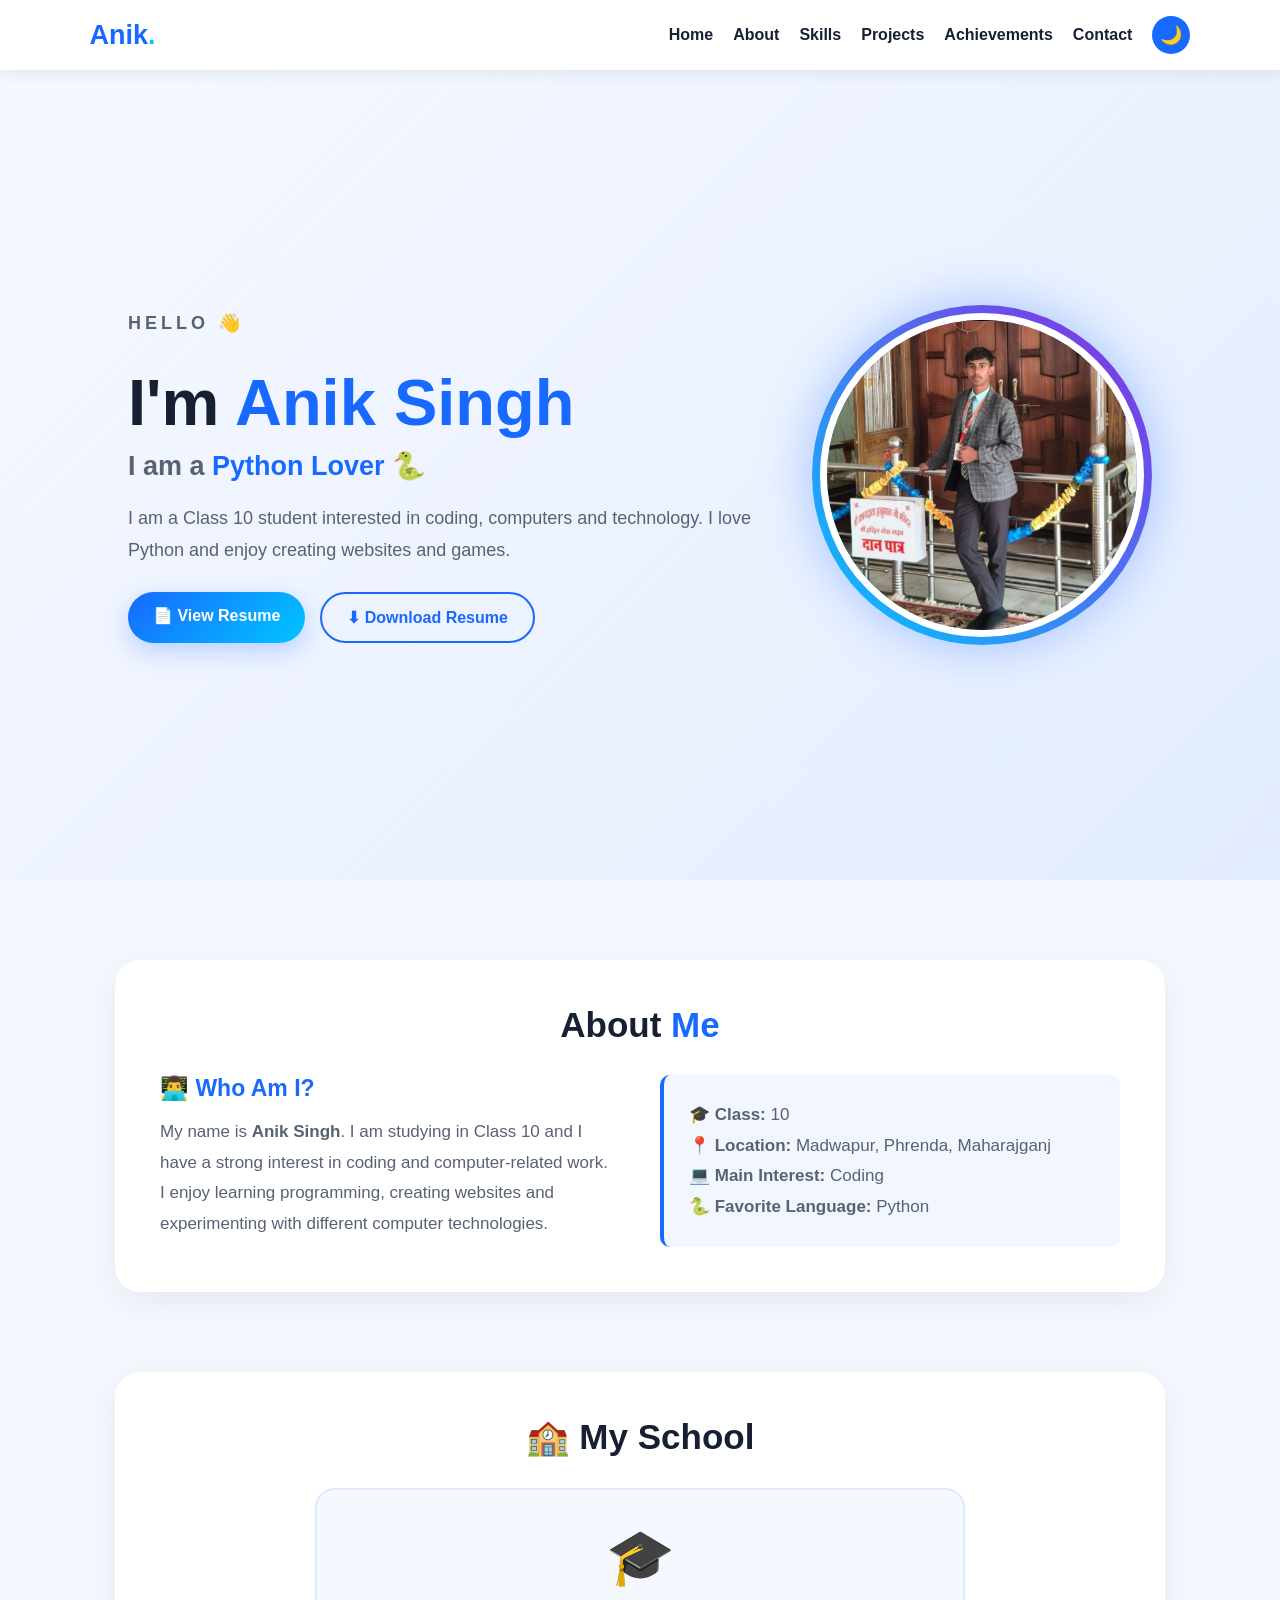
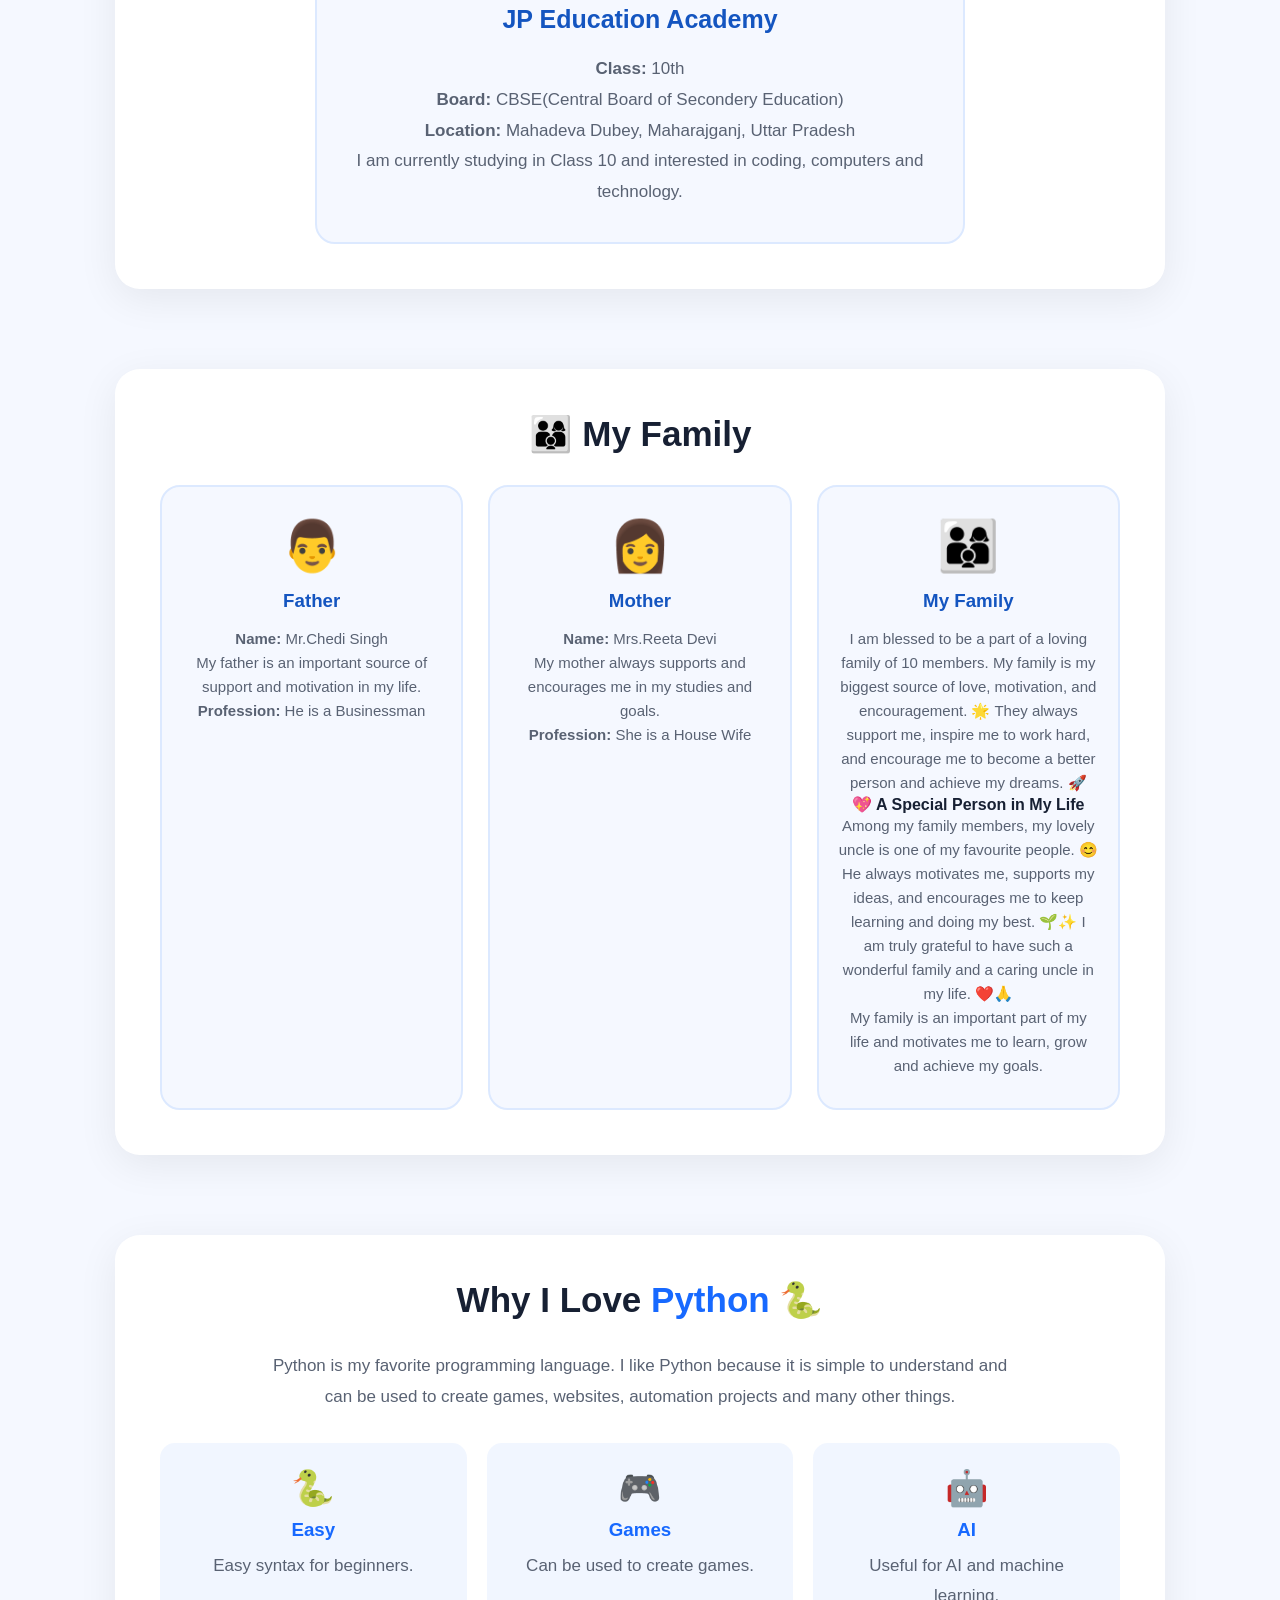
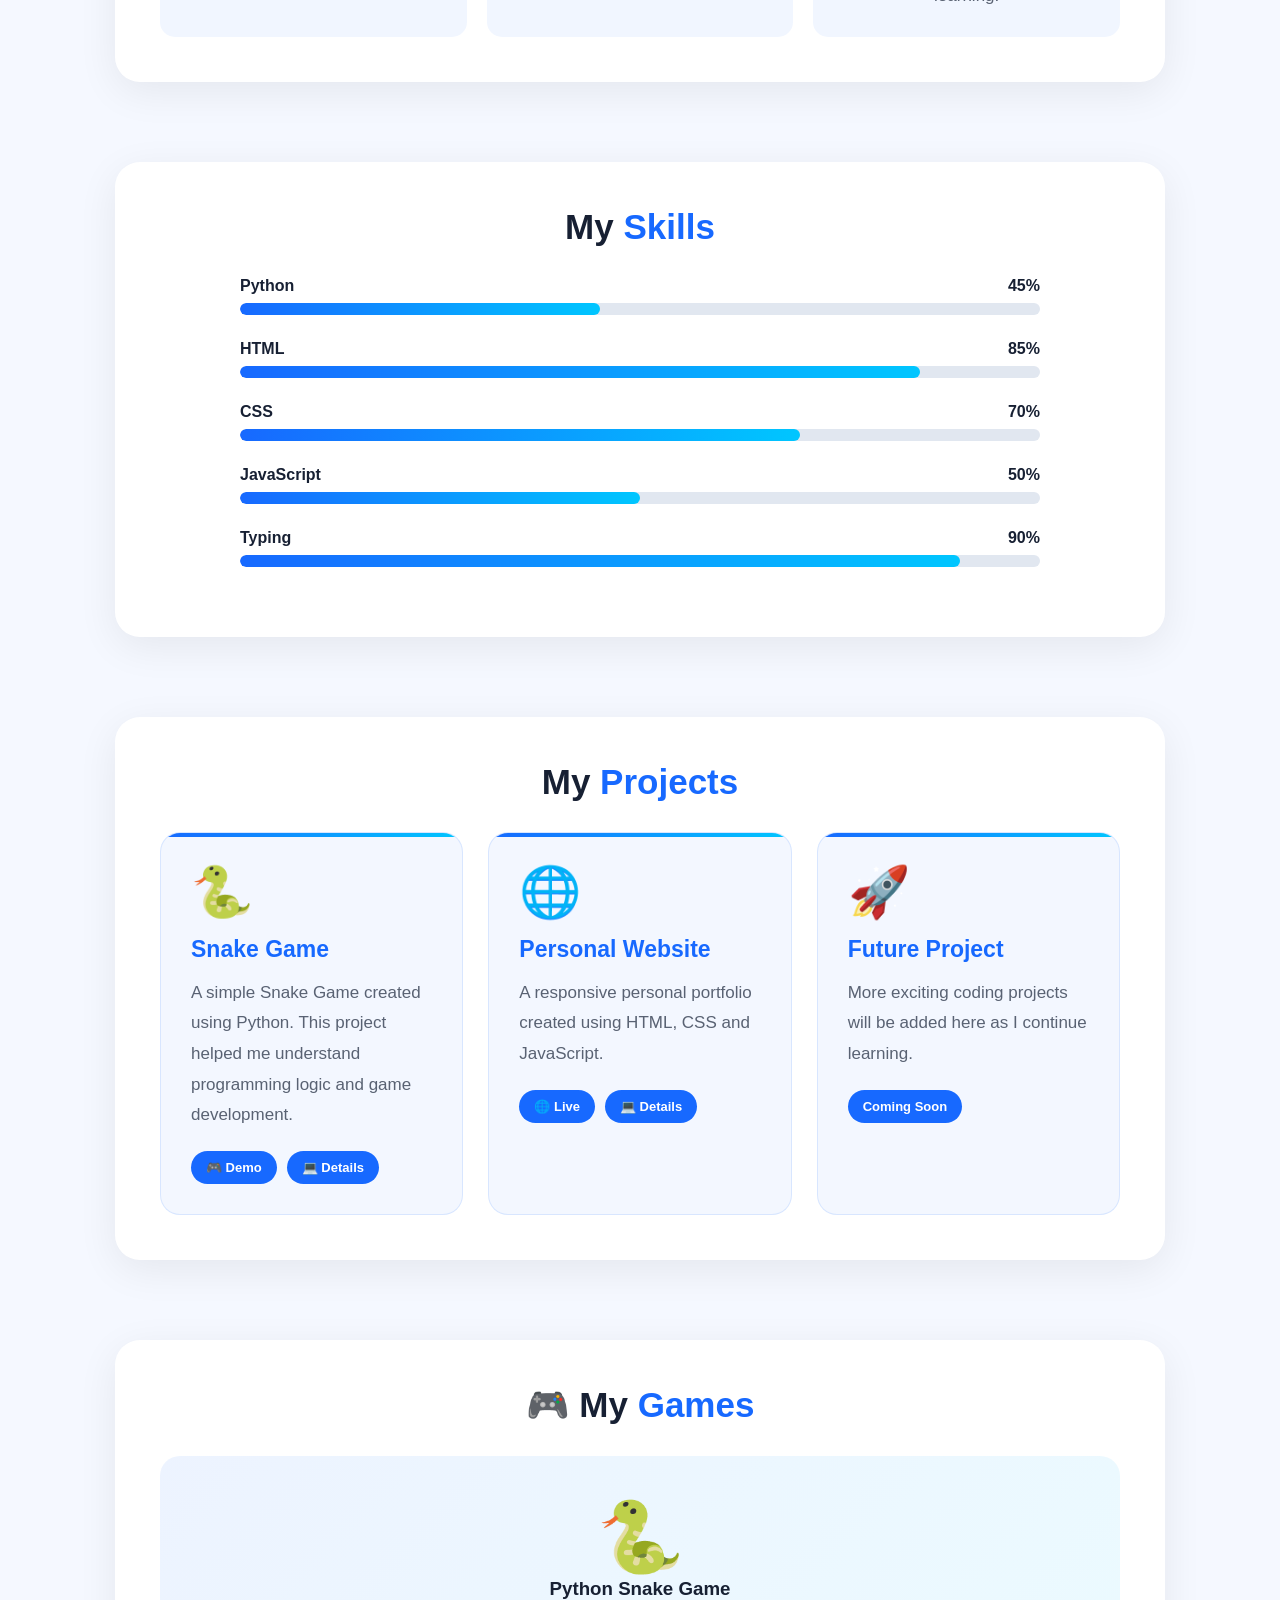
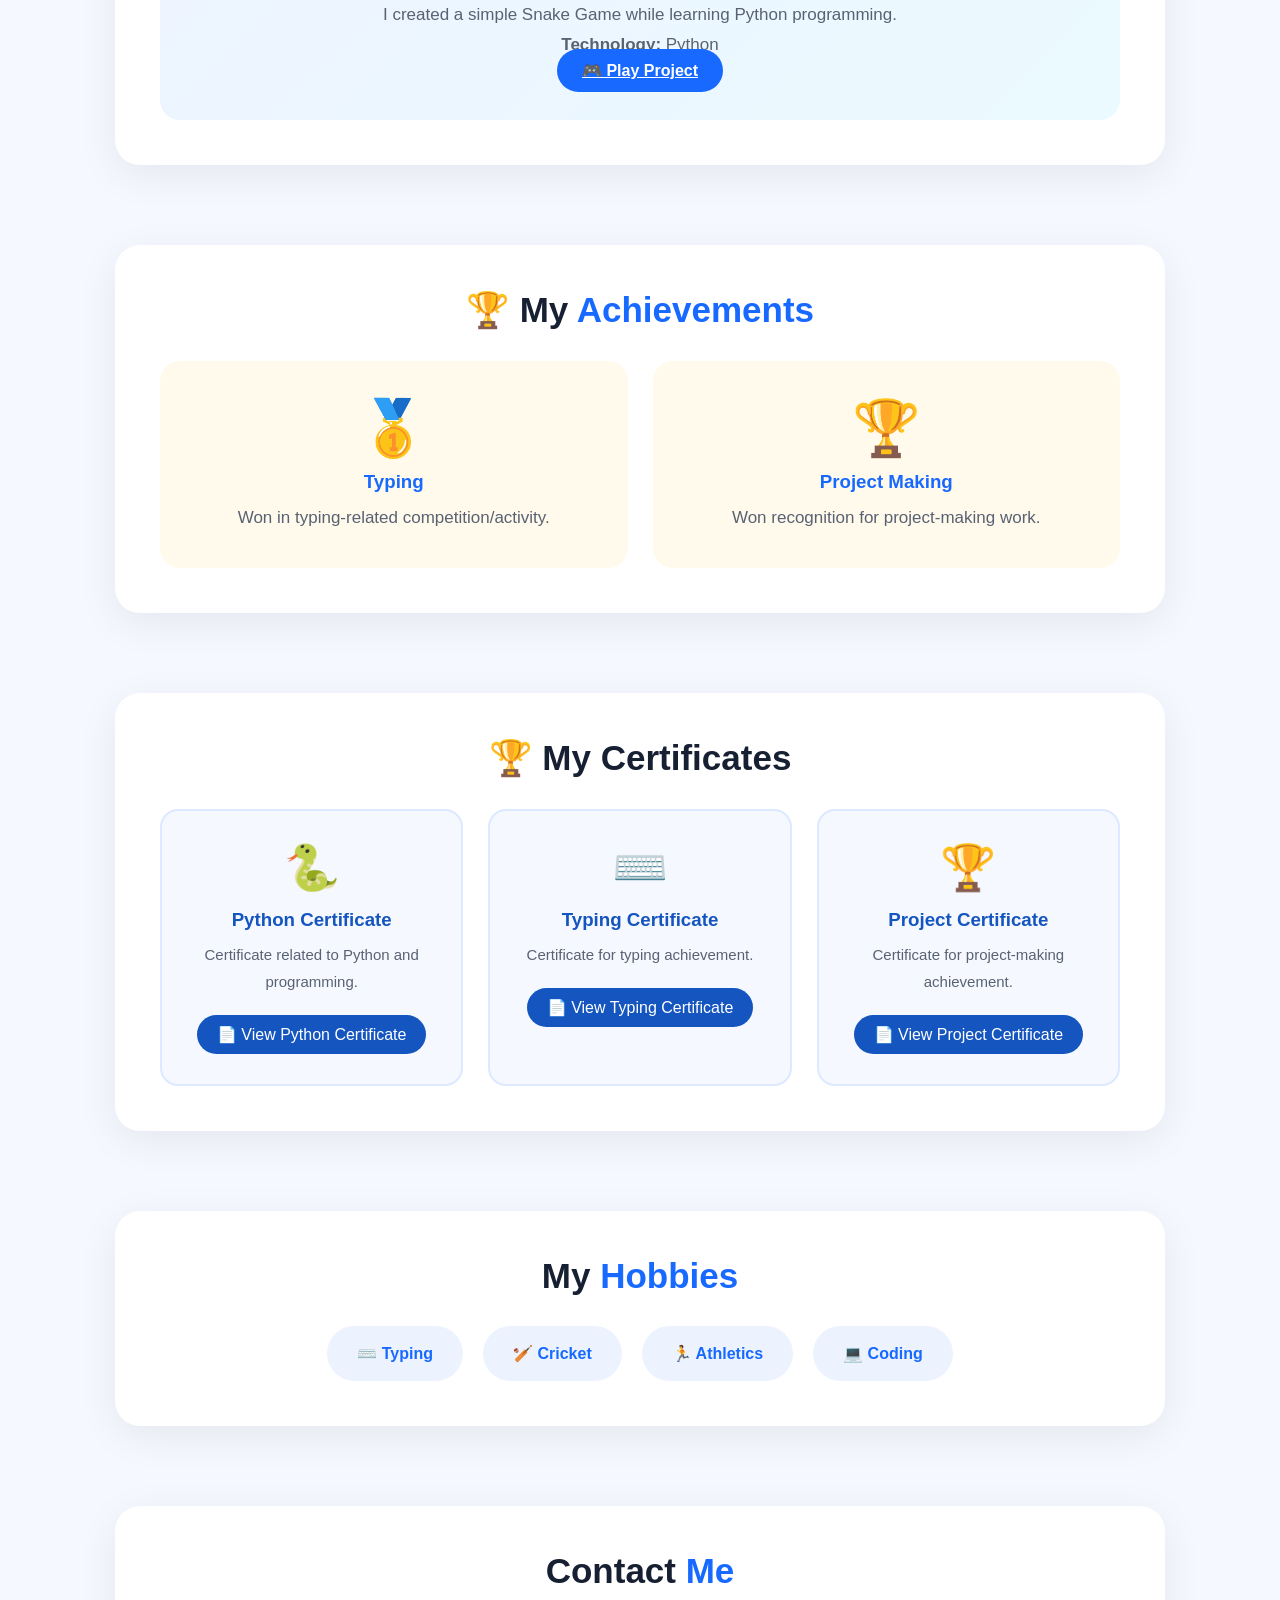
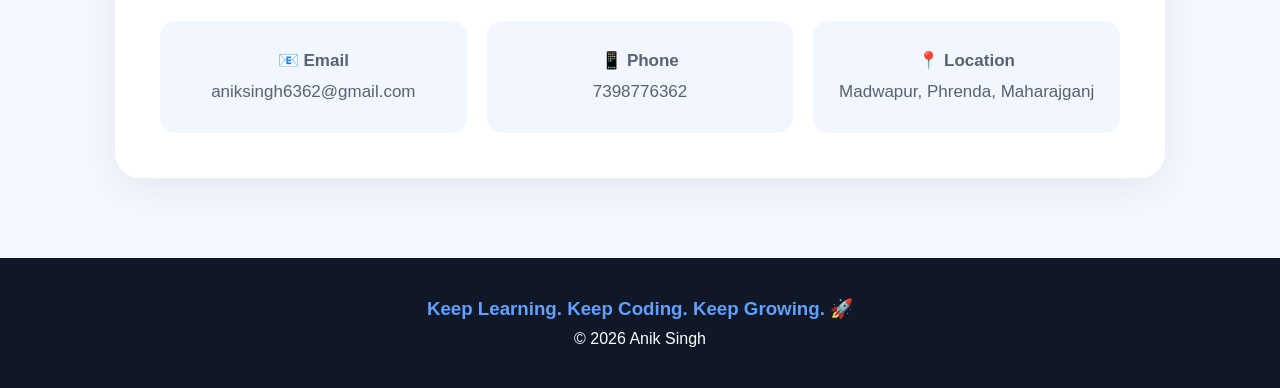
==== index.html @ 889dc303 "Add files via upload" ====
<!DOCTYPE html>
<html lang="en">

<head>
    <meta charset="UTF-8">
    <meta name="viewport" content="width=device-width, initial-scale=1.0">

    <title>Anik Singh | Portfolio</title>

    <link rel="stylesheet" href="style.css">
</head>

<body>

    <!-- Animated Background -->
    <div class="particles">
        <span></span>
        <span></span>
        <span></span>
        <span></span>
        <span></span>
        <span></span>
        <span></span>
        <span></span>
    </div>


    <!-- Navigation -->
    <nav>

        <div class="logo">
            Anik<span>.</span>
        </div>

        <div class="nav-links">

            <a href="#home">Home</a>
            <a href="#about">About</a>
            <a href="#skills">Skills</a>
            <a href="#projects">Projects</a>
            <a href="#achievements">Achievements</a>
            <a href="#contact">Contact</a>

            <button id="darkMode">
                🌙
            </button>

        </div>

    </nav>


    <!-- HERO -->
    <section id="home" class="hero">

        <div class="hero-text">

            <p class="hello">HELLO 👋</p>

            <h1>
                I'm <span>Anik Singh</span>
            </h1>

            <h2>
                I am a <span id="typing"></span>
            </h2>

            <p>
                I am a Class 10 student interested in coding,
                computers and technology. I love Python and
                enjoy creating websites and games.
            </p>


            <div class="hero-buttons">

                <a href="Resume.pdf"
                   target="_blank"
                   class="btn">
                    📄 View Resume
                </a>

                <a href="resume.pdf"
                   download
                   class="btn second">
                    ⬇ Download Resume
                </a>

            </div>

        </div>


        <!-- PHOTO -->

        <div class="photo-container">

            <div class="photo-glow">

                <img src="WhatsApp Image 2026-08-15 at 7.48.05 PM.jpeg"
                     alt="Anik Singh">

            </div>

        </div>

    </section>



    <!-- ABOUT -->

    <section id="about" class="section reveal">

        <h2>About <span>Me</span></h2>

        <div class="about-box">

            <div>

                <h3>👨‍💻 Who Am I?</h3>

                <p>
                    My name is <b>Anik Singh</b>.
                    I am studying in Class 10 and I have
                    a strong interest in coding and
                    computer-related work.
                </p>

                <p>
                    I enjoy learning programming,
                    creating websites and experimenting
                    with different computer technologies.
                </p>

            </div>


            <div class="about-info">

                <p><b>🎓 Class:</b> 10</p>

                <p><b>📍 Location:</b>
                    Madwapur, Phrenda, Maharajganj
                </p>

                <p><b>💻 Main Interest:</b>
                    Coding
                </p>

                <p><b>🐍 Favorite Language:</b>
                    Python
                </p>

            </div>

        </div>

    </section>

    <!-- School Details -->

<section id="school" class="section">

    <h2>🏫 My School</h2>

    <div class="school-card">

        <div class="school-icon">🎓</div>

        <h3>JP Education Academy</h3>

        <p>
            <strong>Class:</strong> 10th
        </p>

        <p>
            <strong>Board:</strong> CBSE(Central Board of Secondery Education)
        </p>

        <p>
            <strong>Location:</strong> Mahadeva Dubey, Maharajganj, Uttar Pradesh
        </p>

        <p>
            I am currently studying in Class 10 and
            interested in coding, computers and technology.
        </p>

    </div>

</section>

    <!-- Family Details -->

<section id="family" class="section">

    <h2>👨‍👩‍👦 My Family</h2>

    <div class="family-container">

        <div class="family-card">

            <div class="family-icon">👨</div>

            <h3>Father</h3>

            <p>
                <strong>Name:</strong> Mr.Chedi Singh
            </p>

            <p>
                My father is an important source
                of support and motivation in my life.
            </p>


            <P> 
                <strong>Profession:</strong> He is a Businessman 
            </P>

        </div>


        <div class="family-card">

            <div class="family-icon">👩</div>

            <h3>Mother</h3>

            <p>
                <strong>Name:</strong> Mrs.Reeta Devi
            </p>

            <p>
                My mother always supports and
                encourages me in my studies and goals.
            </p>
            

            <p>
                <strong>Profession:</strong> She is a House Wife
            </p>

        </div>


        <div class="family-card">

            <div class="family-icon">👨‍👩‍👦</div>

            <h3>My Family</h3>

            <P>
                I am blessed to be a part of a loving family of 10 members.
                My family is my biggest source of love, motivation, and encouragement.
                🌟 They always support me, inspire me to work hard, and 
                encourage me to become a better person and achieve my dreams. 🚀</P>

<strong>💖 A Special Person in My Life</strong>
               
            <p> Among my family members,
                my lovely uncle is one of my favourite people.
                😊 He always motivates me, supports my ideas, 
                and encourages me to keep learning and doing my best. 
                🌱✨ I am truly grateful to have such 
                a wonderful family and a caring uncle in my life. ❤️🙏</p>

           
            <p>
                My family is an important part of
                my life and motivates me to learn,
                grow and achieve my goals.
            </p>

        </div>

    </div>

</section>



    <!-- WHY PYTHON -->

    <section class="section python-section reveal">

        <h2>Why I Love <span>Python 🐍</span></h2>

        <p class="center-text">

            Python is my favorite programming language.
            I like Python because it is simple to understand
            and can be used to create games, websites,
            automation projects and many other things.

        </p>

        <div class="python-cards">

            <div class="mini-card">
                🐍
                <h3>Easy</h3>
                <p>Easy syntax for beginners.</p>
            </div>

            <div class="mini-card">
                🎮
                <h3>Games</h3>
                <p>Can be used to create games.</p>
            </div>

            <div class="mini-card">
                🤖
                <h3>AI</h3>
                <p>Useful for AI and machine learning.</p>
            </div>

        </div>

    </section>



    <!-- SKILLS -->

    <section id="skills" class="section reveal">

        <h2>My <span>Skills</span></h2>


        <div class="skill-box">

            <div class="skill">

                <div class="skill-name">
                    <span>Python</span>
                    <span>45%</span>
                </div>

                <div class="progress">
                    <div class="progress-bar python"></div>
                </div>

            </div>


            <div class="skill">

                <div class="skill-name">
                    <span>HTML</span>
                    <span>85%</span>
                </div>

                <div class="progress">
                    <div class="progress-bar html"></div>
                </div>

            </div>


            <div class="skill">

                <div class="skill-name">
                    <span>CSS</span>
                    <span>70%</span>
                </div>

                <div class="progress">
                    <div class="progress-bar css"></div>
                </div>

            </div>


            <div class="skill">

                <div class="skill-name">
                    <span>JavaScript</span>
                    <span>50%</span>
                </div>

                <div class="progress">
                    <div class="progress-bar javascript"></div>
                </div>

            </div>


            <div class="skill">

                <div class="skill-name">
                    <span>Typing</span>
                    <span>90%</span>
                </div>

                <div class="progress">
                    <div class="progress-bar typing"></div>
                </div>

            </div>

        </div>

    </section>



    <!-- PROJECTS -->

    <section id="projects" class="section reveal">

        <h2>My <span>Projects</span></h2>


        <div class="project-container">


            <!-- Snake -->

            <div class="project-card">

                <div class="project-icon">
                    🐍
                </div>

                <h3>Snake Game</h3>

                <p>
                    A simple Snake Game created using
                    Python. This project helped me understand
                    programming logic and game development.
                </p>

                <div class="project-buttons">

                    <a href="#games"
                       class="small-btn">
                        🎮 Demo
                    </a>

                    <a href="#contact"
                       class="small-btn">
                        💻 Details
                    </a>

                </div>

            </div>


            <!-- Website -->

            <div class="project-card">

                <div class="project-icon">
                    🌐
                </div>

                <h3>Personal Website</h3>

                <p>
                    A responsive personal portfolio created
                    using HTML, CSS and JavaScript.
                </p>

                <div class="project-buttons">

                    <a href="#home"
                       class="small-btn">
                        🌐 Live
                    </a>

                    <a href="#contact"
                       class="small-btn">
                        💻 Details
                    </a>

                </div>

            </div>


            <!-- Future Project -->

            <div class="project-card">

                <div class="project-icon">
                    🚀
                </div>

                <h3>Future Project</h3>

                <p>
                    More exciting coding projects will be
                    added here as I continue learning.
                </p>

                <div class="project-buttons">

                    <a href="#contact"
                       class="small-btn">
                        Coming Soon
                    </a>

                </div>

            </div>

        </div>

    </section>



    <!-- GAMES -->

    <section id="games" class="section reveal">

        <h2>🎮 My <span>Games</span></h2>

        <div class="game-box">

            <div class="game-icon">
                🐍
            </div>

            <h3>Python Snake Game</h3>

            <p>
                I created a simple Snake Game while learning
                Python programming.
            </p>

            <p>
                <b>Technology:</b> Python
            </p>

            <a href="snake.html" class="game-button">
                🎮 Play Project
            </a>
        

        </div>

    </section>



    <!-- ACHIEVEMENTS -->

    <section id="achievements"
             class="section reveal">

        <h2>🏆 My <span>Achievements</span></h2>


        <div class="achievement-container">

            <div class="achievement-card">

                <div>
                    🥇
                </div>

                <h3>Typing</h3>

                <p>
                    Won in typing-related competition/activity.
                </p>

            </div>


            <div class="achievement-card">

                <div>
                    🏆
                </div>

                <h3>Project Making</h3>

                <p>
                    Won recognition for project-making work.
                </p>

            </div>

        </div>

    </section>



    <!-- Certificates -->

<section id="certificates" class="section">

    <h2>🏆 My Certificates</h2>

    <div class="certificate-container">

        <div class="certificate-card">
            <div class="certificate-icon">🐍</div>

            <h3>Python Certificate</h3>

            <p>
                Certificate related to Python and programming.
            </p>

            <a href="./Python_Certificate.pdf"
   target="_blank"
   class="certificate-button">
    📄 View Python Certificate
</a>
            
        </div>


        <div class="certificate-card">
            <div class="certificate-icon">⌨️</div>

            <h3>Typing Certificate</h3>

            <p>
                Certificate for typing achievement.
            </p>

            <a href="./Typing certificate.pdf"
   target="_blank"
   class="certificate-button">
    📄 View Typing Certificate
</a>
        </div>


        <div class="certificate-card">
            <div class="certificate-icon">🏆</div>

            <h3>Project Certificate</h3>

            <p>
                Certificate for project-making achievement.
            </p>

           <a href="./A_Project.pdf"
   target="_blank"
   class="certificate-button">
    📄 View Project Certificate
</a>
        </div>

    </div>

</section>



    <!-- HOBBIES -->

    <section class="section reveal">

        <h2>My <span>Hobbies</span></h2>

        <div class="hobbies">

            <div>⌨️ Typing</div>

            <div>🏏 Cricket</div>

            <div>🏃 Athletics</div>

            <div>💻 Coding</div>

        </div>

    </section>



    <!-- CONTACT -->

    <section id="contact"
             class="section contact reveal">

        <h2>Contact <span>Me</span></h2>

        <div class="contact-box">

            <p>
                📧
                <b>Email</b><br>
                aniksingh6362@gmail.com
            </p>

            <p>
                📱
                <b>Phone</b><br>
                7398776362
            </p>

            <p>
                📍
                <b>Location</b><br>
                Madwapur, Phrenda, Maharajganj
            </p>

        </div>

    </section>



    <!-- FOOTER -->

    <footer>

        <h3>
            Keep Learning. Keep Coding. Keep Growing. 🚀
        </h3>

        <p>
            © 2026 Anik Singh
        </p>

    </footer>



    <!-- Back To Top -->

    <button id="topButton">
        ↑
    </button>


    <script src="script.js"></script>

</body>

</html>
---- style.css ----
* {
    margin: 0;
    padding: 0;
    box-sizing: border-box;
    scroll-behavior: smooth;
}

:root {
    --primary: #1769ff;
    --secondary: #00c6ff;
    --bg: #f5f8ff;
    --card: white;
    --text: #172033;
    --muted: #596273;
}

body.dark {
    --bg: #0b1120;
    --card: #111a2e;
    --text: #f5f7ff;
    --muted: #b8c0d0;
}

body {
    font-family: Arial, sans-serif;

    background: var(--bg);

    color: var(--text);

    transition: 0.4s;

    overflow-x: hidden;
}


/* NAVIGATION */

nav {

    height: 70px;

    display: flex;

    align-items: center;

    justify-content: space-between;

    padding: 0 7%;

    background: var(--card);

    position: sticky;

    top: 0;

    z-index: 1000;

    box-shadow:
        0 3px 15px rgba(0,0,0,0.08);
}


.logo {

    font-size: 27px;

    font-weight: bold;

    color: var(--primary);
}


.logo span {
    color: var(--secondary);
}


.nav-links {

    display: flex;

    align-items: center;

    gap: 20px;
}


.nav-links a {

    color: var(--text);

    text-decoration: none;

    font-weight: bold;

    transition: 0.3s;
}


.nav-links a:hover {

    color: var(--primary);

    transform: translateY(-2px);
}


#darkMode {

    border: none;

    background: var(--primary);

    color: white;

    width: 38px;

    height: 38px;

    border-radius: 50%;

    cursor: pointer;

    font-size: 18px;

    transition: 0.3s;
}


#darkMode:hover {

    transform: rotate(20deg) scale(1.1);
}



/* HERO */

.hero {

    min-height: 90vh;

    display: flex;

    align-items: center;

    justify-content: space-between;

    padding: 70px 10%;

    position: relative;

    overflow: hidden;

    background:
        linear-gradient(
            135deg,
            var(--bg),
            rgba(23,105,255,0.08)
        );
}


.hero-text {

    max-width: 650px;

    animation: slideLeft 1s ease;
}


.hello {

    color: var(--primary);

    font-weight: bold;

    letter-spacing: 4px;

    margin-bottom: 10px;
}


.hero h1 {

    font-size: 65px;

    margin-bottom: 10px;
}


.hero h1 span {

    color: var(--primary);

}


.hero h2 {

    font-size: 27px;

    margin-bottom: 20px;

    color: var(--muted);
}


.hero h2 span {

    color: var(--primary);
}


.hero p {

    font-size: 18px;

    line-height: 1.8;

    color: var(--muted);

    margin-bottom: 25px;
}


/* BUTTONS */

.hero-buttons {

    display: flex;

    gap: 15px;

    flex-wrap: wrap;
}


.btn {

    display: inline-block;

    padding: 14px 25px;

    border-radius: 30px;

    text-decoration: none;

    font-weight: bold;

    color: white;

    background:
        linear-gradient(
            135deg,
            var(--primary),
            var(--secondary)
        );

    box-shadow:
        0 8px 25px rgba(23,105,255,0.25);

    transition: 0.3s;
}


.btn:hover {

    transform: translateY(-5px);

    box-shadow:
        0 15px 30px rgba(23,105,255,0.35);
}


.btn.second {

    background: transparent;

    color: var(--primary);

    border: 2px solid var(--primary);

    box-shadow: none;
}



/* PHOTO */

.photo-container {

    animation: float 3s ease-in-out infinite;

    position: relative;
}


.photo-glow {

    width: 340px;

    height: 340px;

    padding: 8px;

    border-radius: 50%;

    background:
        linear-gradient(
            45deg,
            var(--primary),
            var(--secondary),
            #8a2be2,
            var(--primary)
        );

    background-size: 300% 300%;

    animation: gradient 5s ease infinite;

    box-shadow:
        0 0 50px rgba(23,105,255,0.35);
}


.photo-glow img {

    width: 100%;

    height: 100%;

    object-fit: cover;

    border-radius: 50%;

    border: 7px solid white;
}



/* SECTIONS */

.section {

    max-width: 1050px;

    margin: 80px auto;

    padding: 45px;

    background: var(--card);

    border-radius: 25px;

    box-shadow:
        0 10px 40px rgba(0,0,0,0.07);

    position: relative;
}


.section h2 {

    text-align: center;

    font-size: 35px;

    margin-bottom: 30px;
}


.section h2 span {

    color: var(--primary);
}


.section p {

    color: var(--muted);

    font-size: 17px;

    line-height: 1.8;
}


.center-text {

    text-align: center;

    max-width: 750px;

    margin: auto;
}



/* ABOUT */

.about-box {

    display: grid;

    grid-template-columns: 1fr 1fr;

    gap: 40px;
}


.about-box h3 {

    color: var(--primary);

    margin-bottom: 15px;

    font-size: 23px;
}


.about-info {

    padding: 25px;

    border-left: 4px solid var(--primary);

    background:
        rgba(23,105,255,0.06);

    border-radius: 10px;
}

/* School */

.school-card {

    max-width: 650px;

    margin: auto;

    text-align: center;

    padding: 35px;

    background: #f5f8ff;

    border: 2px solid #dce9ff;

    border-radius: 20px;

    transition: 0.4s;

}

.school-card:hover {

    transform: translateY(-8px);

    box-shadow:
        0 15px 30px rgba(0,0,0,0.10);

}

.school-icon {

    font-size: 55px;

    margin-bottom: 15px;

}

.school-card h3 {

    color: #1455c0;

    font-size: 25px;

    margin-bottom: 20px;

}


/* Family */

.family-container {

    display: grid;

    grid-template-columns:
        repeat(3, 1fr);

    gap: 25px;

}


.family-card {

    text-align: center;

    padding: 30px 20px;

    background: #f5f8ff;

    border: 2px solid #dce9ff;

    border-radius: 20px;

    transition: 0.4s;

}


.family-card:hover {

    transform: translateY(-10px);

    box-shadow:
        0 15px 30px rgba(0,0,0,0.12);

}


.family-icon {

    font-size: 50px;

    margin-bottom: 15px;

}


.family-card h3 {

    color: #1455c0;

    margin-bottom: 15px;

}


.family-card p {

    font-size: 15px;

    line-height: 1.6;

}


/* Mobile */

@media (max-width: 768px) {

    .family-container {

        grid-template-columns: 1fr;

    }

}


/* PYTHON */

.python-cards {

    display: grid;

    grid-template-columns:
        repeat(3,1fr);

    gap: 20px;

    margin-top: 30px;
}


.mini-card {

    padding: 25px;

    text-align: center;

    border-radius: 15px;

    background:
        rgba(23,105,255,0.06);

    transition: 0.3s;
}


.mini-card:hover {

    transform: translateY(-8px);

    box-shadow:
        0 12px 25px rgba(0,0,0,0.1);
}


.mini-card:first-letter {

    font-size: 35px;
}


.mini-card h3 {

    margin: 10px;

    color: var(--primary);
}



/* SKILLS */

.skill-box {

    max-width: 800px;

    margin: auto;
}


.skill {

    margin-bottom: 25px;
}


.skill-name {

    display: flex;

    justify-content: space-between;

    margin-bottom: 8px;

    font-weight: bold;
}


.progress {

    height: 12px;

    background: #e1e7f0;

    border-radius: 20px;

    overflow: hidden;
}


.progress-bar {

    height: 100%;

    border-radius: 20px;

    width: 0;

    background:
        linear-gradient(
            90deg,
            var(--primary),
            var(--secondary)
        );

    animation: progressAnimation 2s forwards;
}


.progress-bar.python {
    --width: 45%;
}

.progress-bar.html {
    --width: 85%;
}

.progress-bar.css {
    --width: 70%;
}

.progress-bar.javascript {
    --width: 50%;
}

.progress-bar.typing {
    --width: 90%;
}


@keyframes progressAnimation {

    to {
        width: var(--width);
    }

}



/* PROJECTS */

.project-container {

    display: grid;

    grid-template-columns:
        repeat(3,1fr);

    gap: 25px;
}


.project-card {

    padding: 30px;

    border-radius: 20px;

    background:
        rgba(23,105,255,0.05);

    border: 1px solid
        rgba(23,105,255,0.12);

    transition: 0.4s;

    position: relative;

    overflow: hidden;
}


.project-card::before {

    content: "";

    position: absolute;

    width: 100%;

    height: 4px;

    top: 0;

    left: 0;

    background:
        linear-gradient(
            90deg,
            var(--primary),
            var(--secondary)
        );
}


.project-card:hover {

    transform:
        translateY(-12px)
        scale(1.02);

    box-shadow:
        0 20px 40px rgba(0,0,0,0.12);
}


.project-icon {

    font-size: 50px;

    margin-bottom: 15px;
}


.project-card h3 {

    color: var(--primary);

    margin-bottom: 15px;

    font-size: 23px;
}


.project-buttons {

    display: flex;

    gap: 10px;

    margin-top: 20px;
}


.small-btn {

    text-decoration: none;

    padding: 9px 15px;

    border-radius: 20px;

    background: var(--primary);

    color: white;

    font-size: 13px;

    font-weight: bold;
}



/* GAME */

.game-box {

    text-align: center;

    padding: 40px;

    border-radius: 20px;

    background:
        linear-gradient(
            135deg,
            rgba(23,105,255,.08),
            rgba(0,198,255,.08)
        );
}


.game-icon {

    font-size: 70px;

    animation:
        bounce 1.5s infinite;
}


.game-button {

    margin-top: 20px;

    border: none;

    padding: 13px 25px;

    border-radius: 25px;

    background: var(--primary);

    color: white;

    cursor: pointer;

    font-weight: bold;

    font-size: 16px;
}



/* ACHIEVEMENTS */

.achievement-container {

    display: grid;

    grid-template-columns:
        repeat(2,1fr);

    gap: 25px;
}


.achievement-card {

    text-align: center;

    padding: 35px;

    border-radius: 20px;

    background:
        rgba(255,193,7,.08);

    transition: .3s;
}


.achievement-card:hover {

    transform: translateY(-8px);
}


.achievement-card div {

    font-size: 55px;

    margin-bottom: 10px;
}


.achievement-card h3 {

    color: var(--primary);

    margin-bottom: 10px;
}


/* Certificates */

.certificate-container {

    display: grid;

    grid-template-columns:
        repeat(3, 1fr);

    gap: 25px;
}


.certificate-card {

    text-align: center;

    padding: 30px 20px;

    background: #f5f8ff;

    border: 2px solid #dce9ff;

    border-radius: 18px;

    transition: 0.4s;

}


.certificate-card:hover {

    transform: translateY(-10px);

    box-shadow:
        0 15px 30px rgba(0,0,0,0.12);

}


.certificate-icon {

    font-size: 45px;

    margin-bottom: 15px;
}


.certificate-card h3 {

    color: #1455c0;

    margin-bottom: 10px;
}


.certificate-card p {

    font-size: 15px;

    margin-bottom: 20px;
}


.certificate-button {

    display: inline-block;

    padding: 10px 20px;

    background: #1455c0;

    color: white;

    text-decoration: none;

    border-radius: 20px;

    transition: 0.3s;

}


.certificate-button:hover {

    background: #0d3f91;

    transform: scale(1.05);
}


/* Mobile */

@media (max-width: 768px) {

    .certificate-container {

        grid-template-columns: 1fr;

    }

}



/* HOBBIES */

.hobbies {

    display: flex;

    flex-wrap: wrap;

    justify-content: center;

    gap: 20px;
}


.hobbies div {

    padding: 18px 30px;

    border-radius: 30px;

    background:
        rgba(23,105,255,.08);

    color: var(--primary);

    font-weight: bold;

    transition: .3s;
}


.hobbies div:hover {

    background: var(--primary);

    color: white;

    transform:
        translateY(-5px);
}



/* CONTACT */

.contact-box {

    display: grid;

    grid-template-columns:
        repeat(3,1fr);

    gap: 20px;

    text-align: center;
}


.contact-box p {

    padding: 25px;

    border-radius: 15px;

    background:
        rgba(23,105,255,.06);
}



/* FOOTER */

footer {

    text-align: center;

    padding: 40px;

    background: #101827;

    color: white;
}


footer h3 {

    margin-bottom: 10px;

    color: #61a0ff;
}



/* BACK TO TOP */

#topButton {

    position: fixed;

    right: 25px;

    bottom: 25px;

    width: 50px;

    height: 50px;

    border: none;

    border-radius: 50%;

    background: var(--primary);

    color: white;

    font-size: 25px;

    cursor: pointer;

    display: none;

    z-index: 999;

    box-shadow:
        0 5px 20px rgba(0,0,0,.2);
}



/* PARTICLES */

.particles span {

    position: fixed;

    width: 8px;

    height: 8px;

    background:
        var(--primary);

    border-radius: 50%;

    opacity: .15;

    animation:
        particleMove 15s linear infinite;

    z-index: -1;
}


.particles span:nth-child(1) {
    left: 10%;
    animation-delay: 0s;
}

.particles span:nth-child(2) {
    left: 20%;
    animation-delay: 2s;
}

.particles span:nth-child(3) {
    left: 40%;
    animation-delay: 4s;
}

.particles span:nth-child(4) {
    left: 60%;
    animation-delay: 1s;
}

.particles span:nth-child(5) {
    left: 75%;
    animation-delay: 3s;
}

.particles span:nth-child(6) {
    left: 85%;
    animation-delay: 6s;
}

.particles span:nth-child(7) {
    left: 30%;
    animation-delay: 8s;
}

.particles span:nth-child(8) {
    left: 90%;
    animation-delay: 10s;
}



/* ANIMATIONS */

@keyframes slideLeft {

    from {
        opacity: 0;
        transform:
            translateX(-60px);
    }

    to {
        opacity: 1;
        transform:
            translateX(0);
    }
}


@keyframes float {

    0%,100% {
        transform:
            translateY(0);
    }

    50% {
        transform:
            translateY(-15px);
    }
}


@keyframes gradient {

    0% {
        background-position: 0% 50%;
    }

    50% {
        background-position: 100% 50%;
    }

    100% {
        background-position: 0% 50%;
    }
}


@keyframes bounce {

    0%,100% {
        transform:
            translateY(0);
    }

    50% {
        transform:
            translateY(-15px);
    }
}


@keyframes particleMove {

    from {
        transform:
            translateY(110vh)
            rotate(0deg);
    }

    to {
        transform:
            translateY(-20vh)
            rotate(360deg);
    }
}



/* SCROLL REVEAL */

.reveal {

    opacity: 0;

    transform:
        translateY(50px);

    transition:
        opacity 1s,
        transform 1s;
}


.reveal.active {

    opacity: 1;

    transform:
        translateY(0);
}



/* MOBILE */

@media(max-width: 850px) {

    nav {

        padding: 0 4%;
    }


    .nav-links {

        gap: 8px;
    }


    .nav-links a {

        font-size: 11px;
    }


    .hero {

        flex-direction: column-reverse;

        text-align: center;

        padding:
            60px 5%;
    }


    .hero h1 {

        font-size: 45px;
    }


    .photo-glow {

        width: 260px;

        height: 260px;

        margin-bottom: 40px;
    }


    .about-box {

        grid-template-columns: 1fr;
    }


    .python-cards {

        grid-template-columns: 1fr;
    }


    .project-container {

        grid-template-columns: 1fr;
    }


    .achievement-container {

        grid-template-columns: 1fr;
    }


    .certificate-container {

        grid-template-columns: 1fr;
    }


    .contact-box {

        grid-template-columns: 1fr;
    }


    .section {

        margin:
            35px 15px;

        padding: 25px;
    }

}
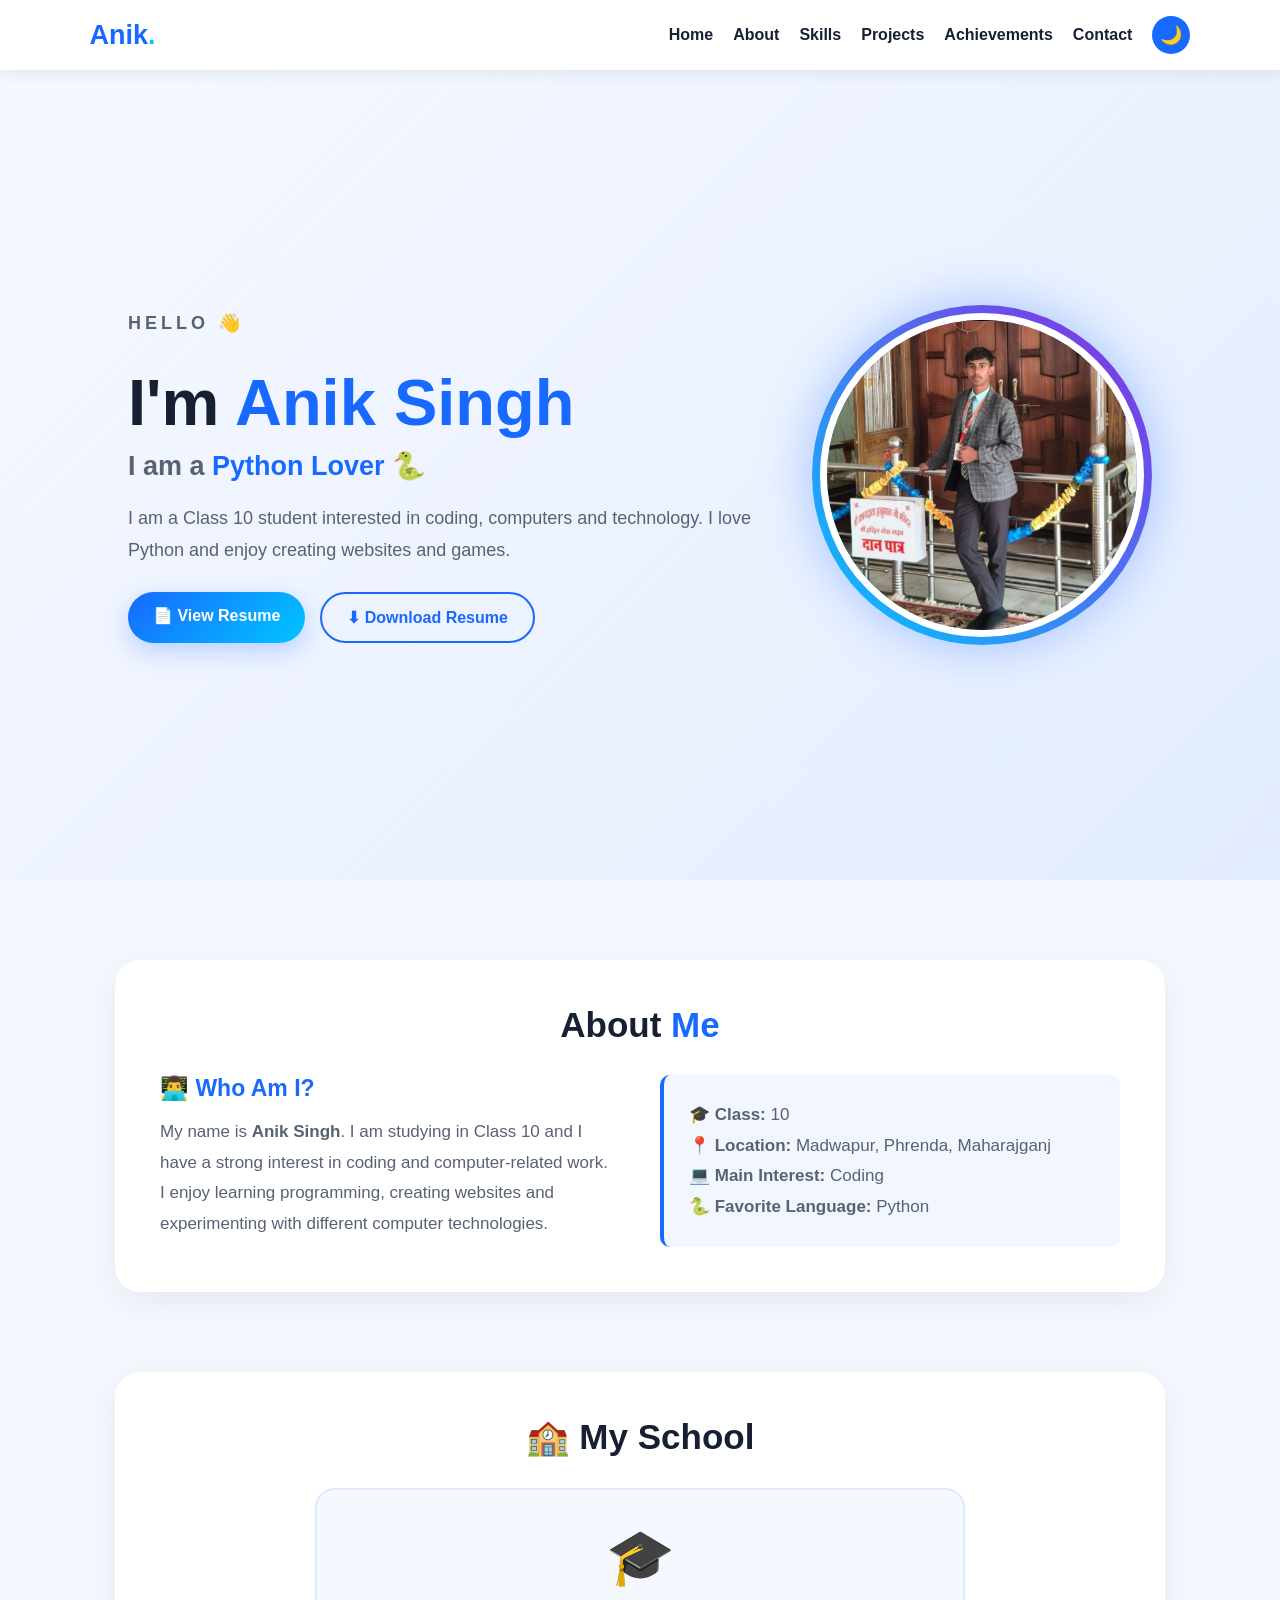
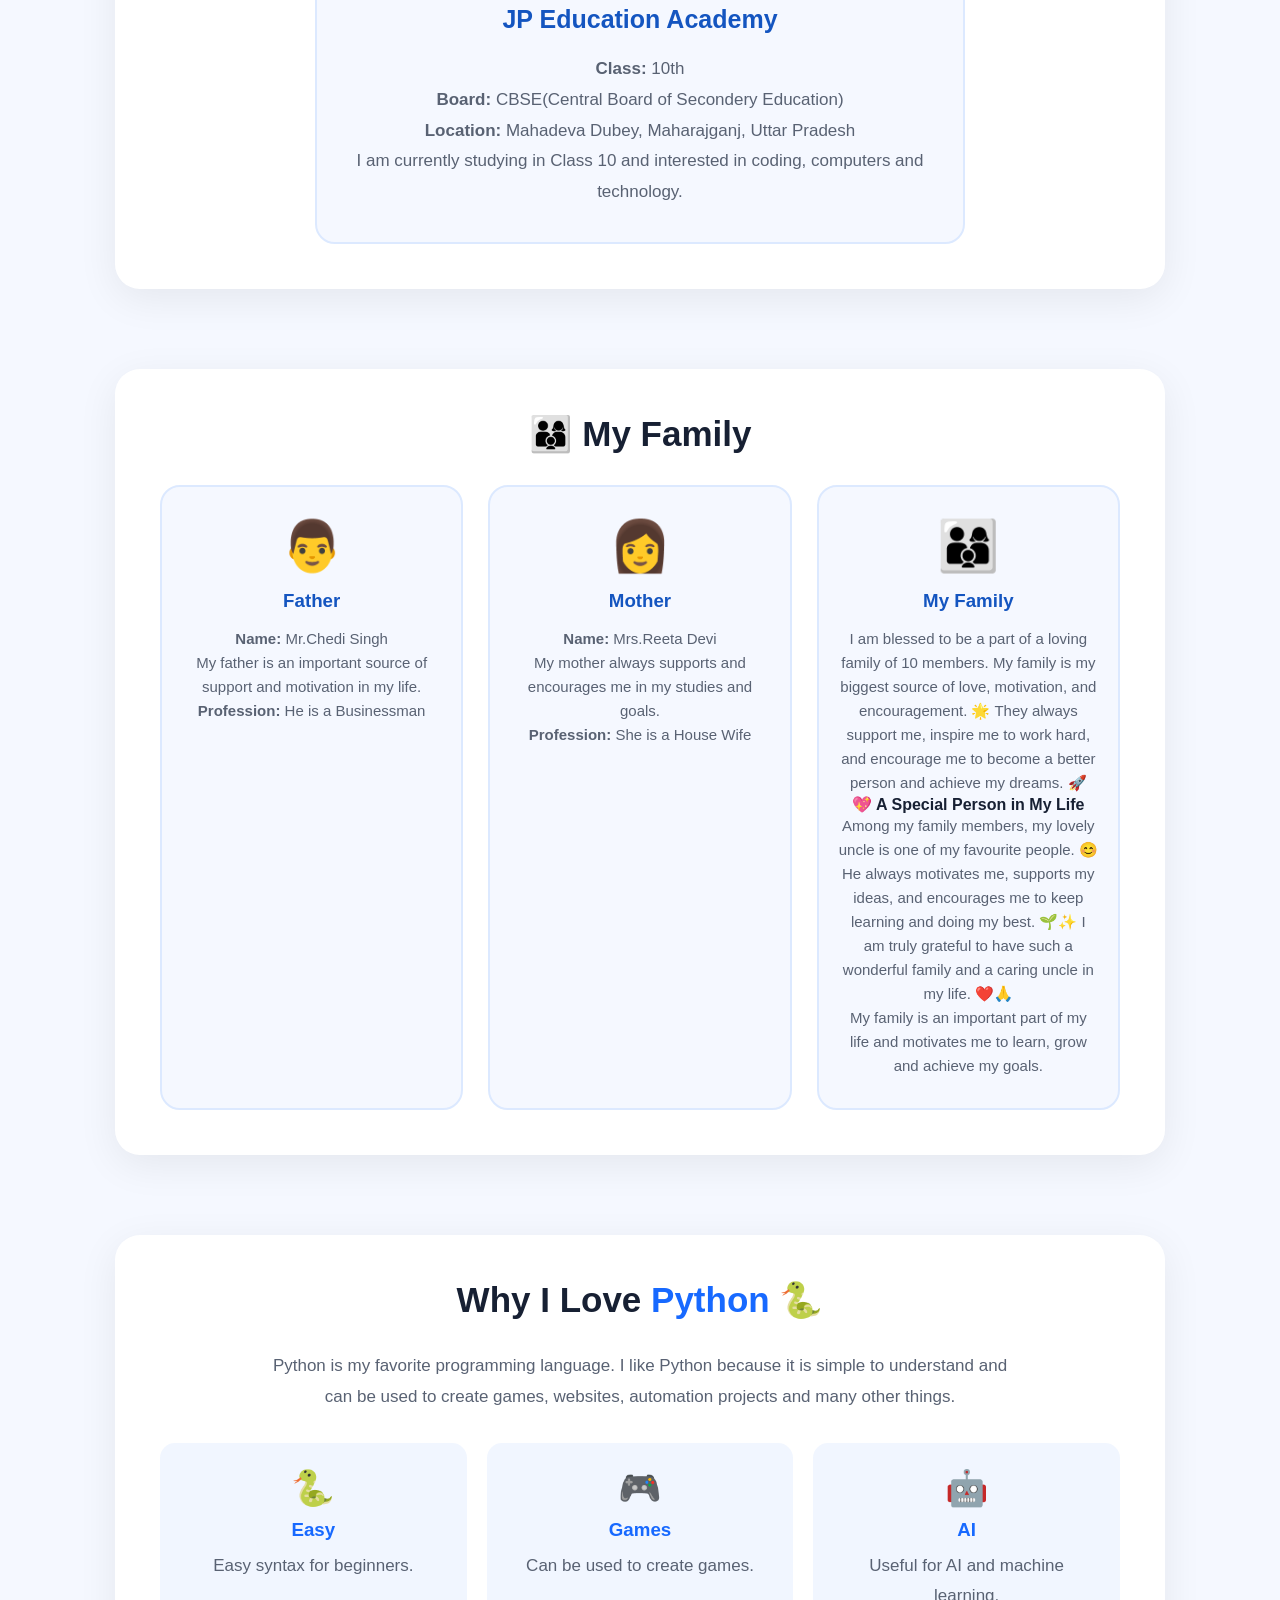
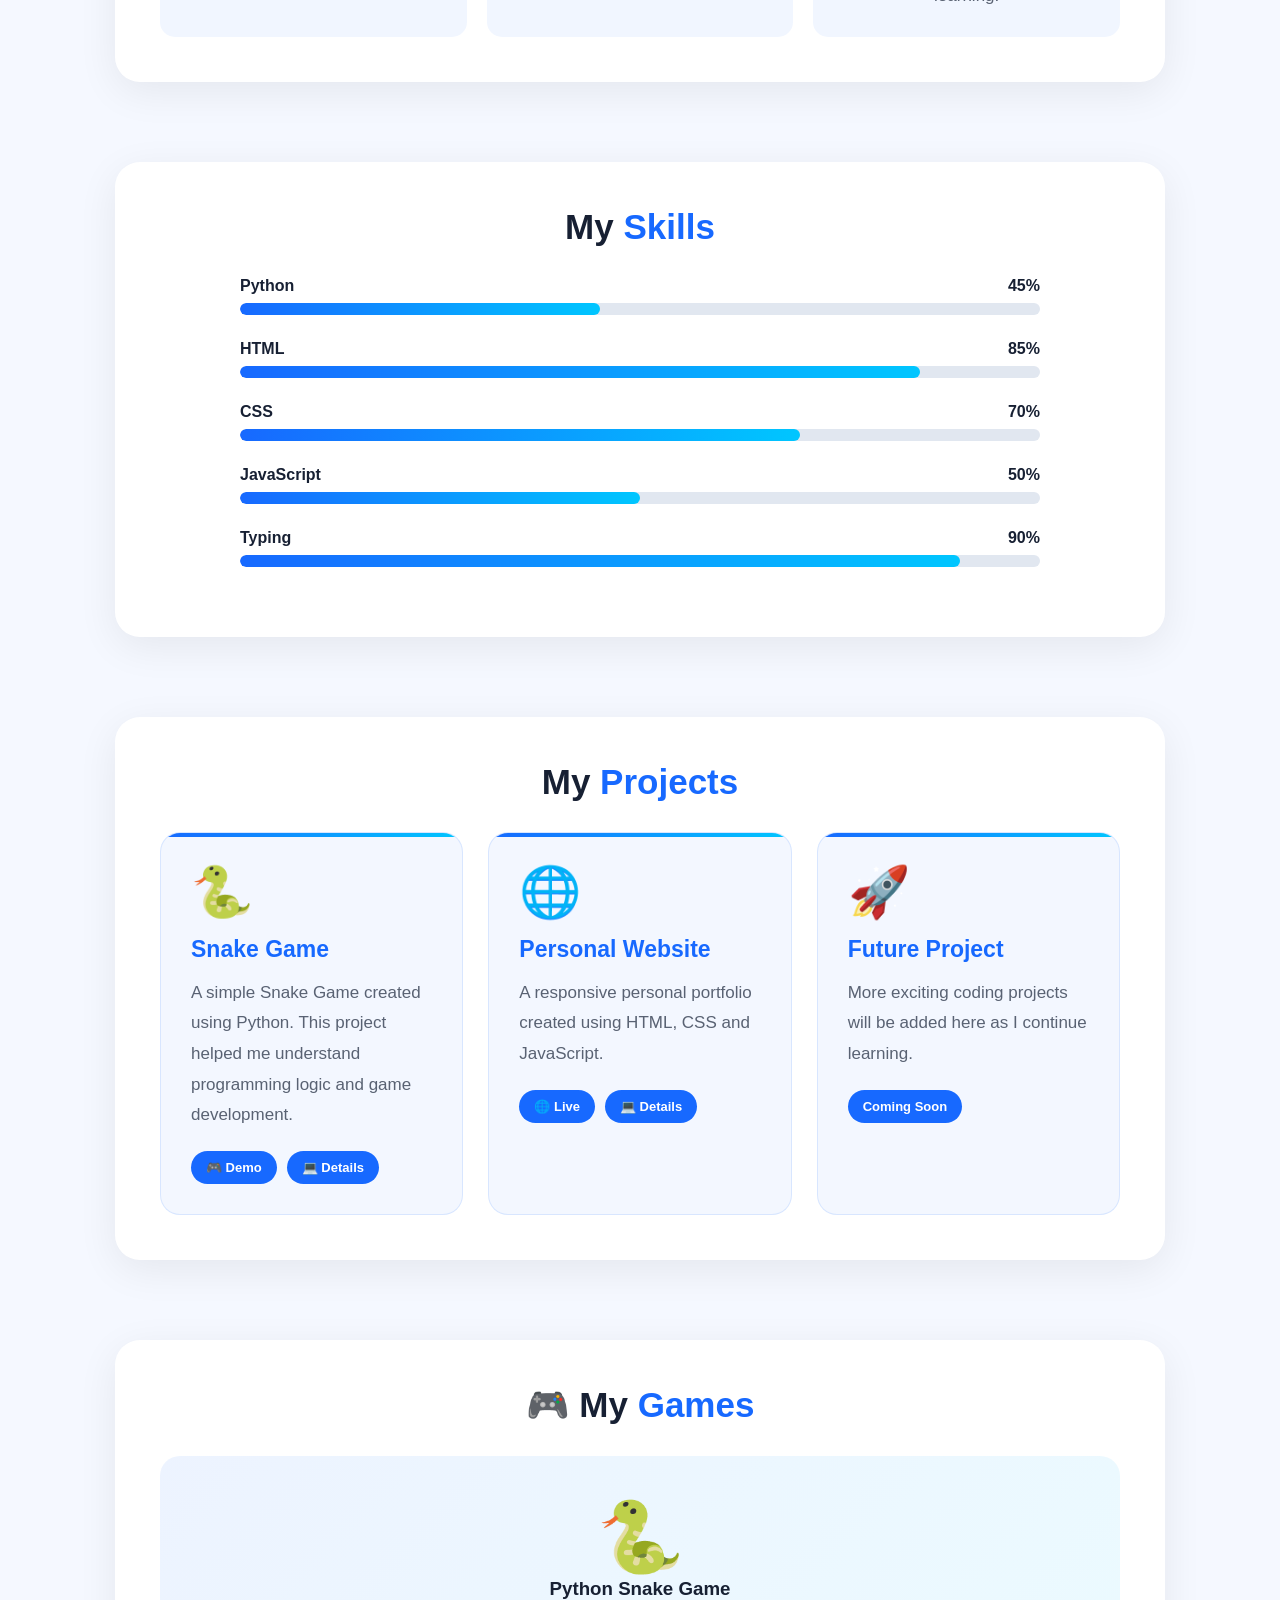
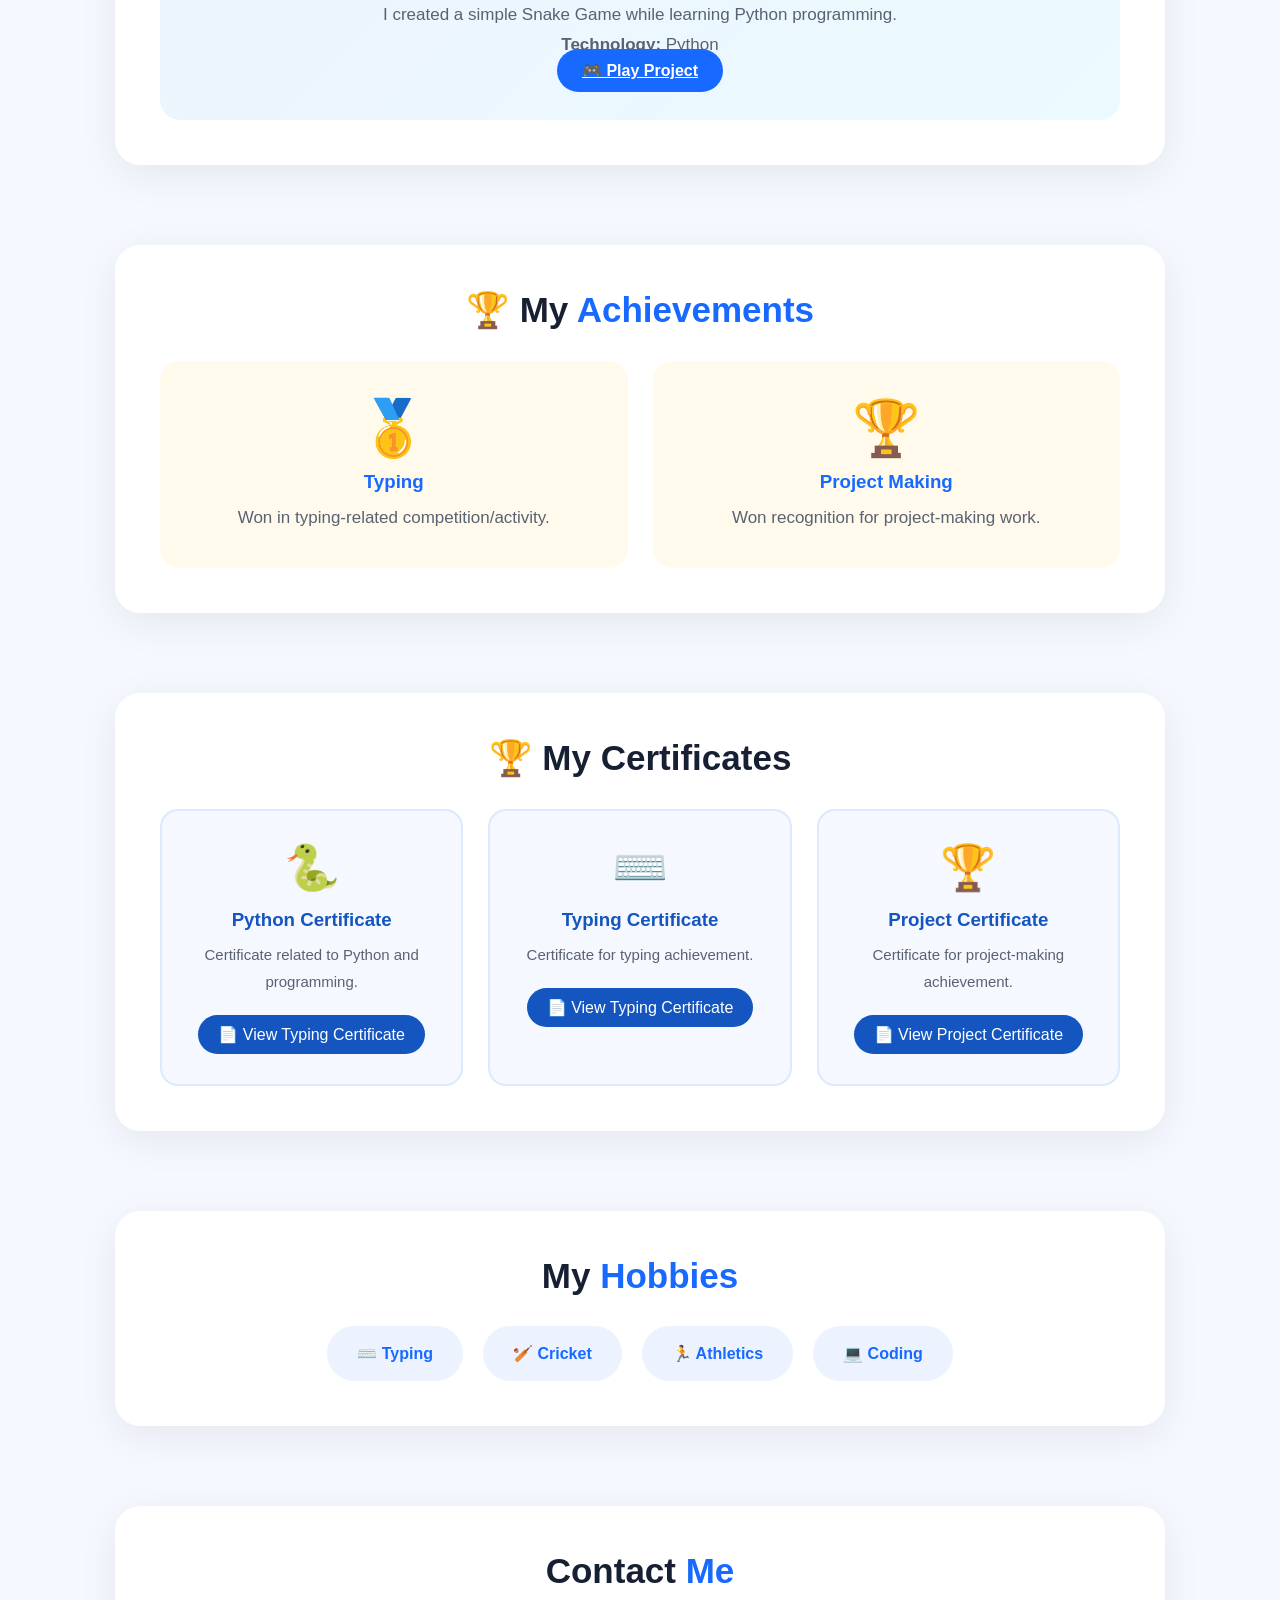
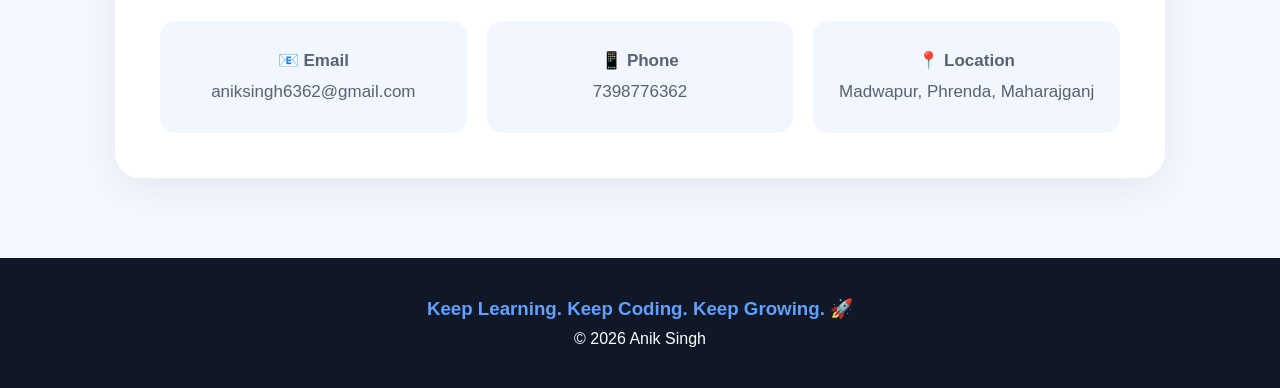
==== commit 7ba699fd: "Update index.html" ====
--- a/index.html
+++ b/index.html
@@ -609,10 +609,10 @@
                 Certificate related to Python and programming.
             </p>
 
-            <a href="./Python_Certificate.pdf"
+           <a href="./Typing_Certificate.pdf"
    target="_blank"
    class="certificate-button">
-    📄 View Python Certificate
+    📄 View Typing Certificate
 </a>
             
         </div>
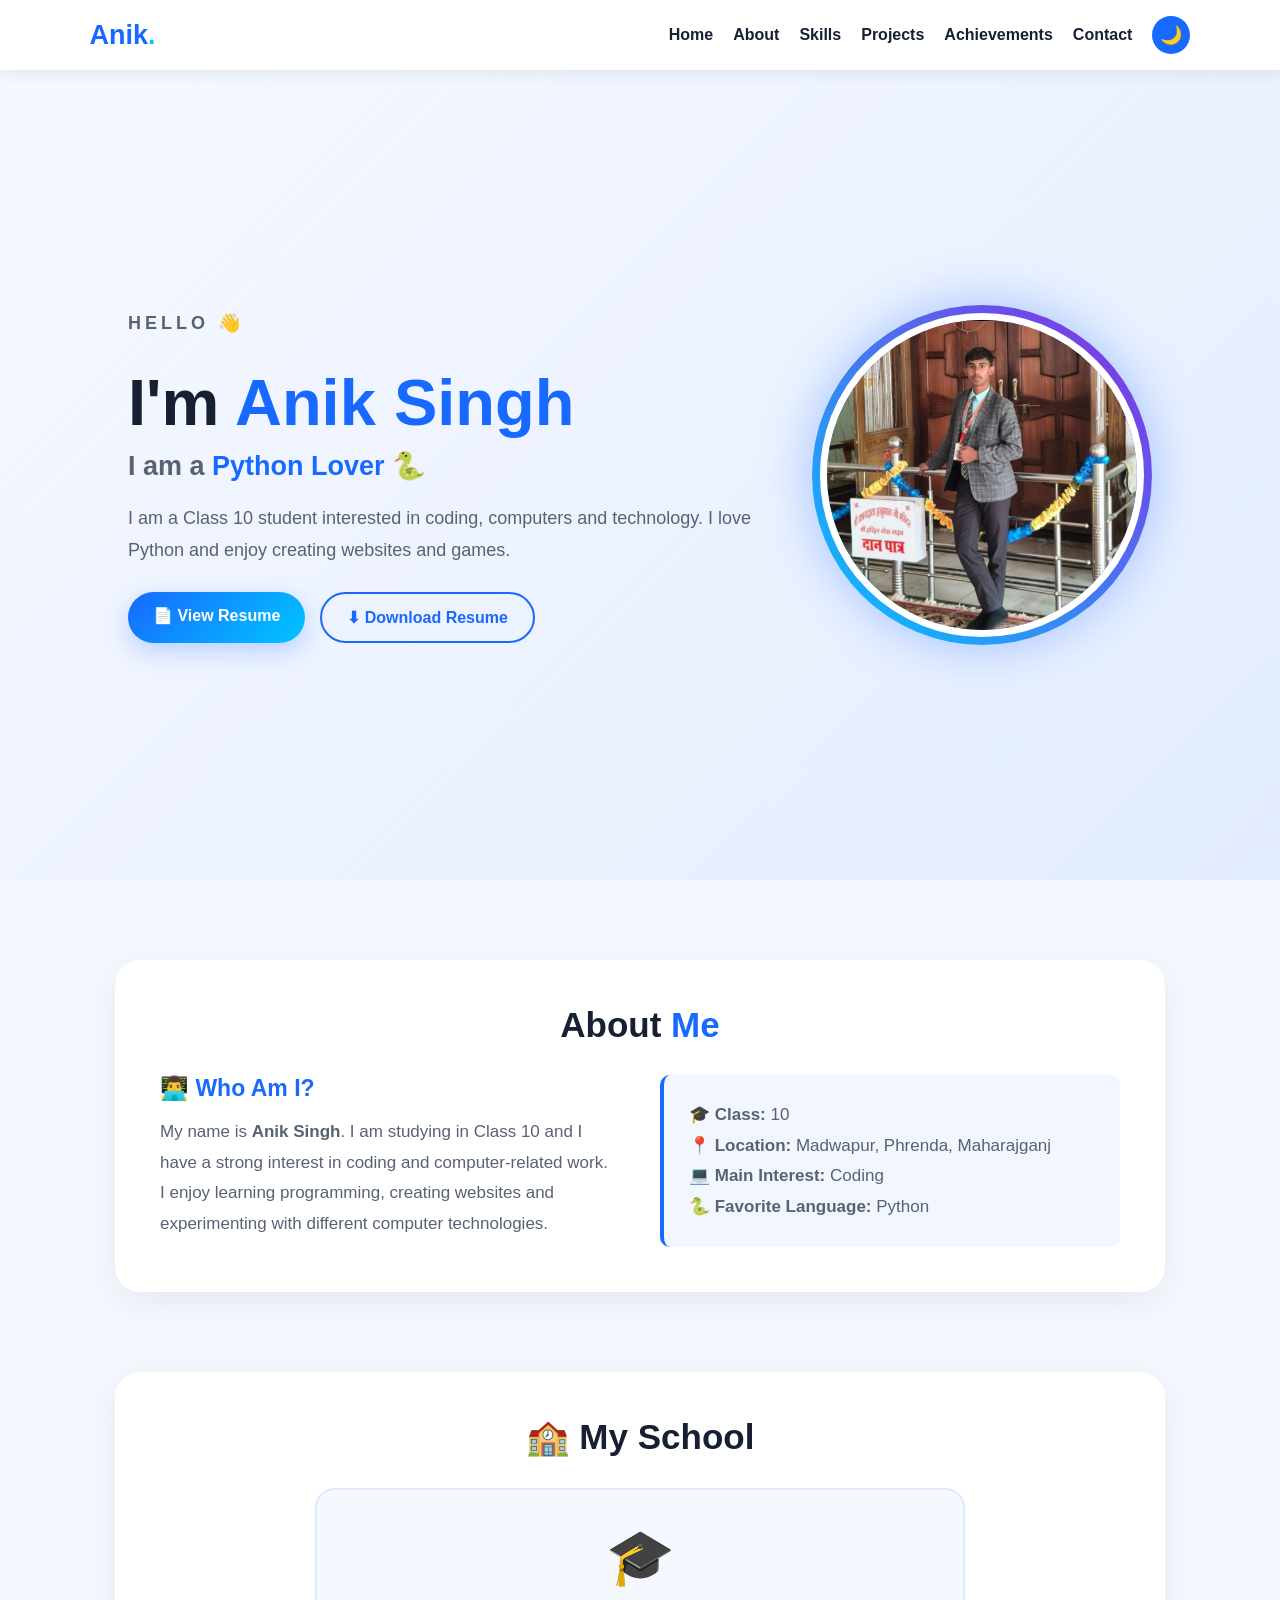
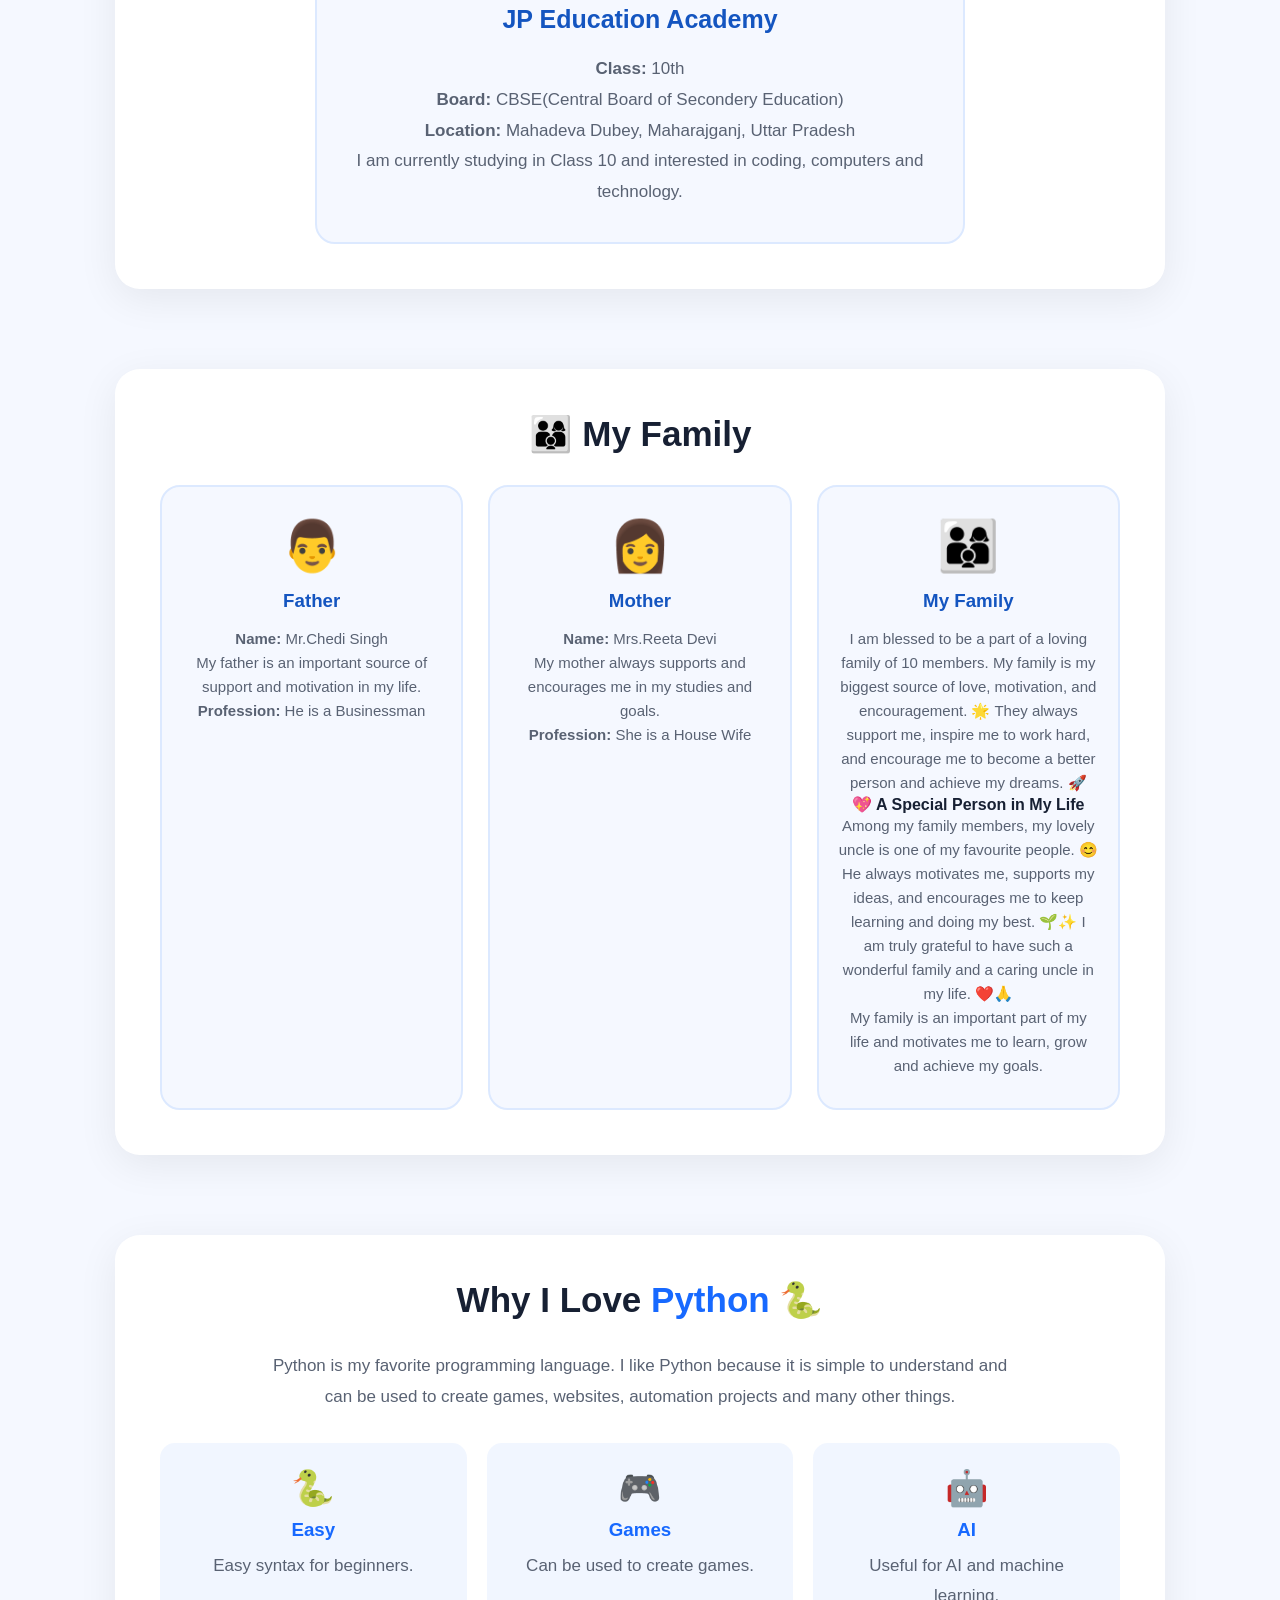
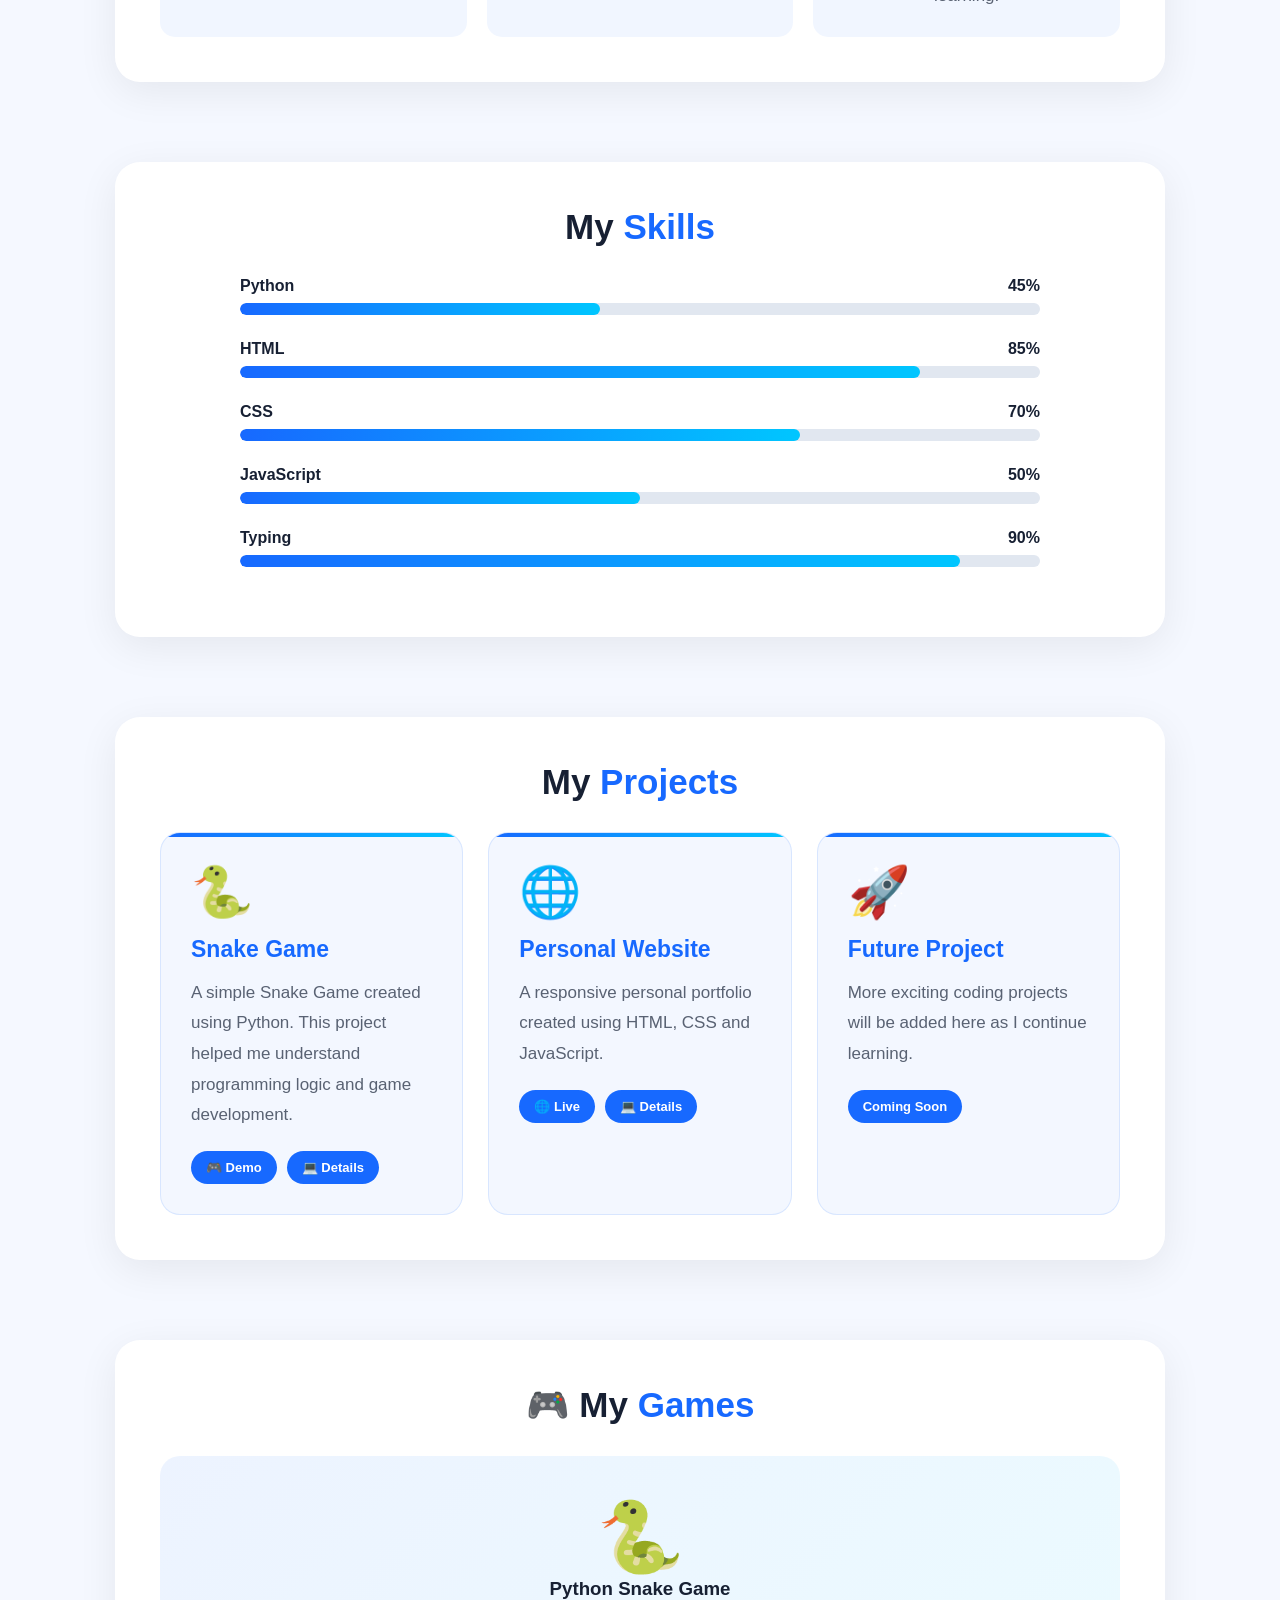
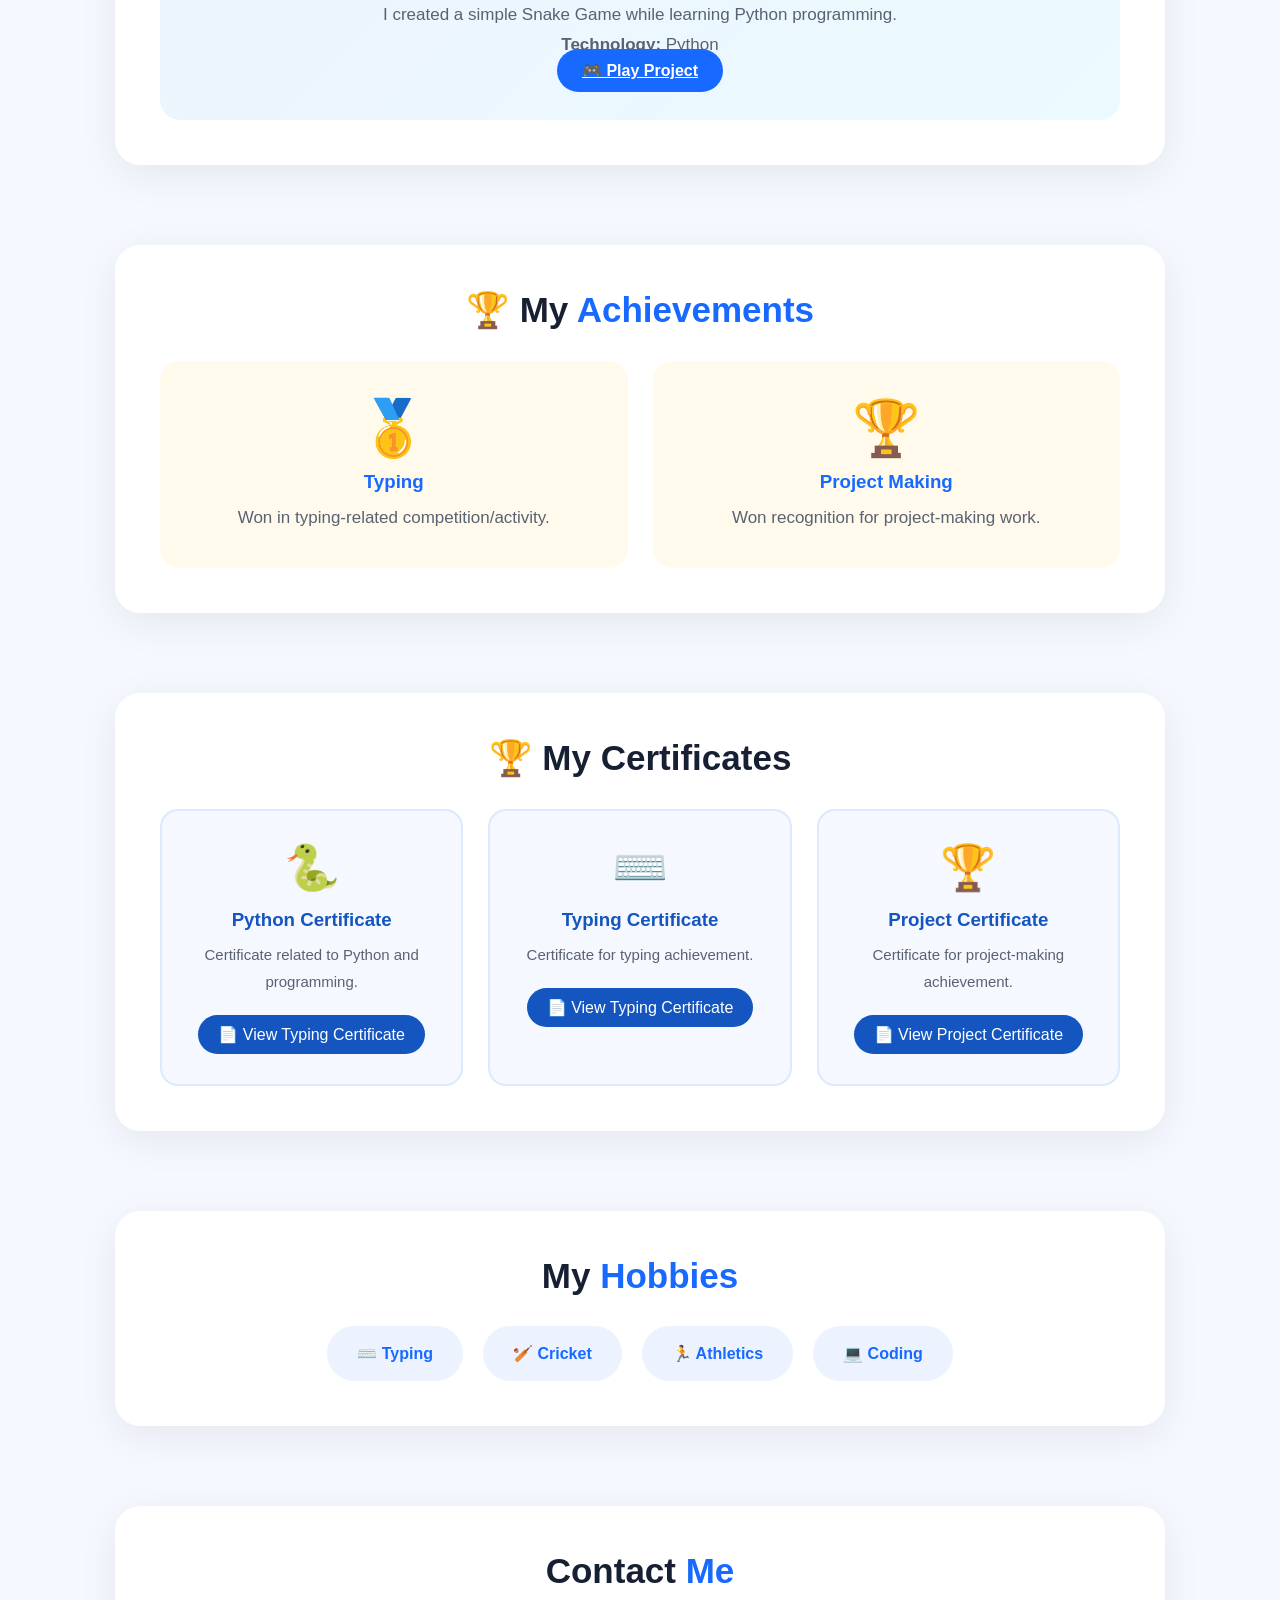
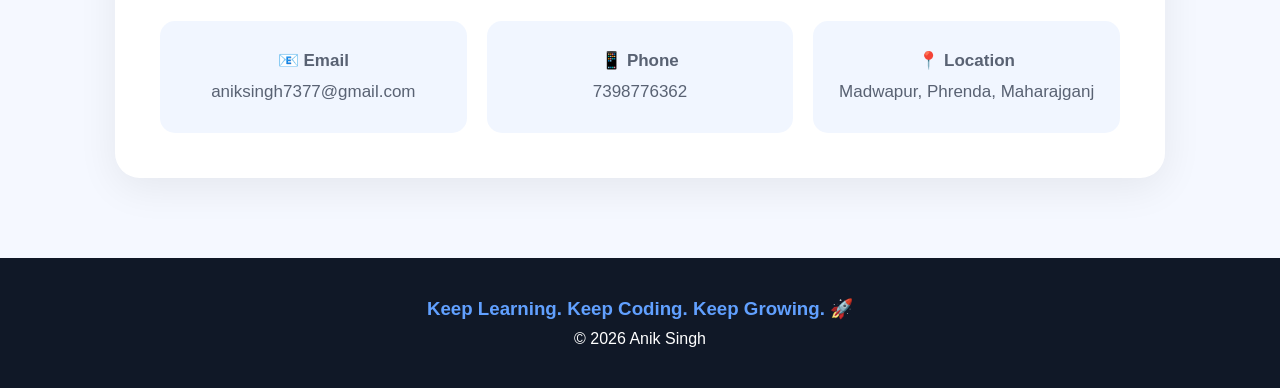
==== commit d7539963: "Update index.html" ====
--- a/index.html
+++ b/index.html
@@ -609,7 +609,7 @@
                 Certificate related to Python and programming.
             </p>
 
-           <a href="./Typing_Certificate.pdf"
+           <a href="./Python_Certificate.pdf"
    target="_blank"
    class="certificate-button">
     📄 View Typing Certificate
@@ -691,7 +691,7 @@
             <p>
                 📧
                 <b>Email</b><br>
-                aniksingh6362@gmail.com
+                aniksingh7377@gmail.com
             </p>
 
             <p>
